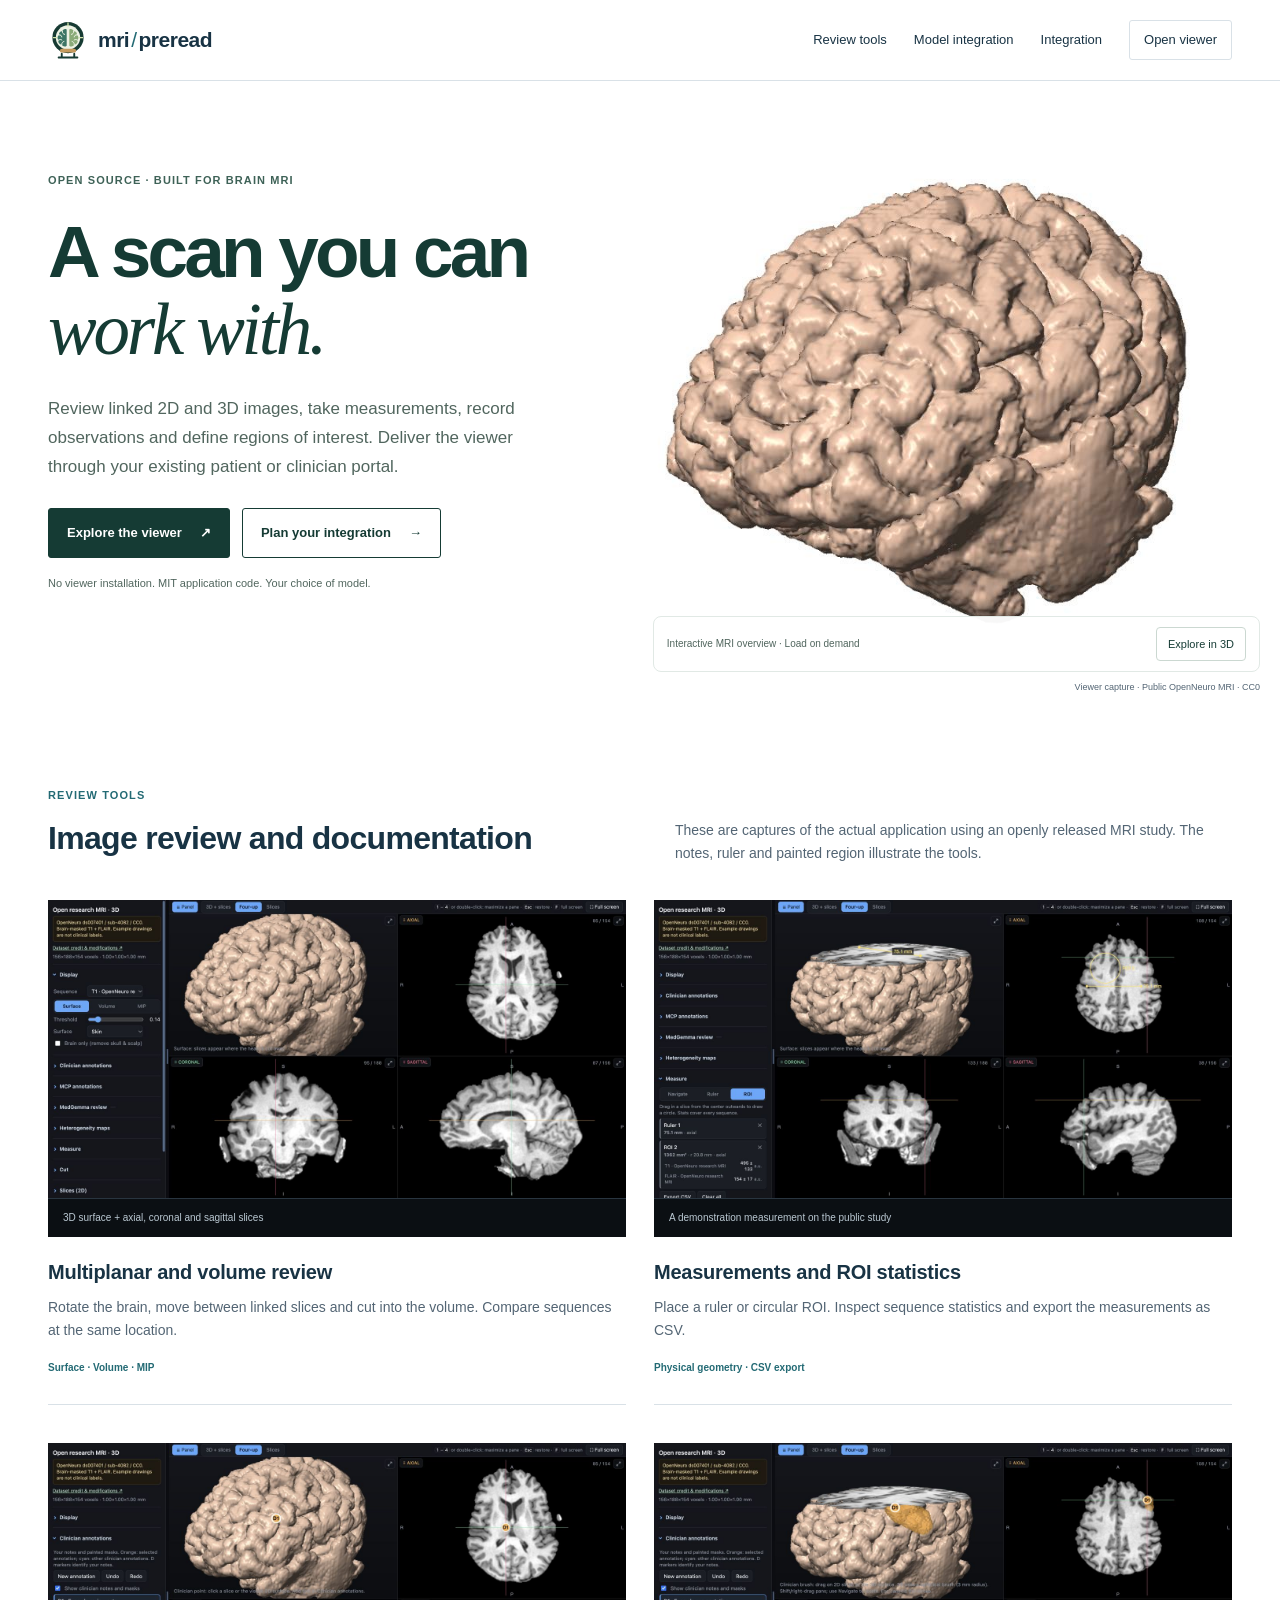
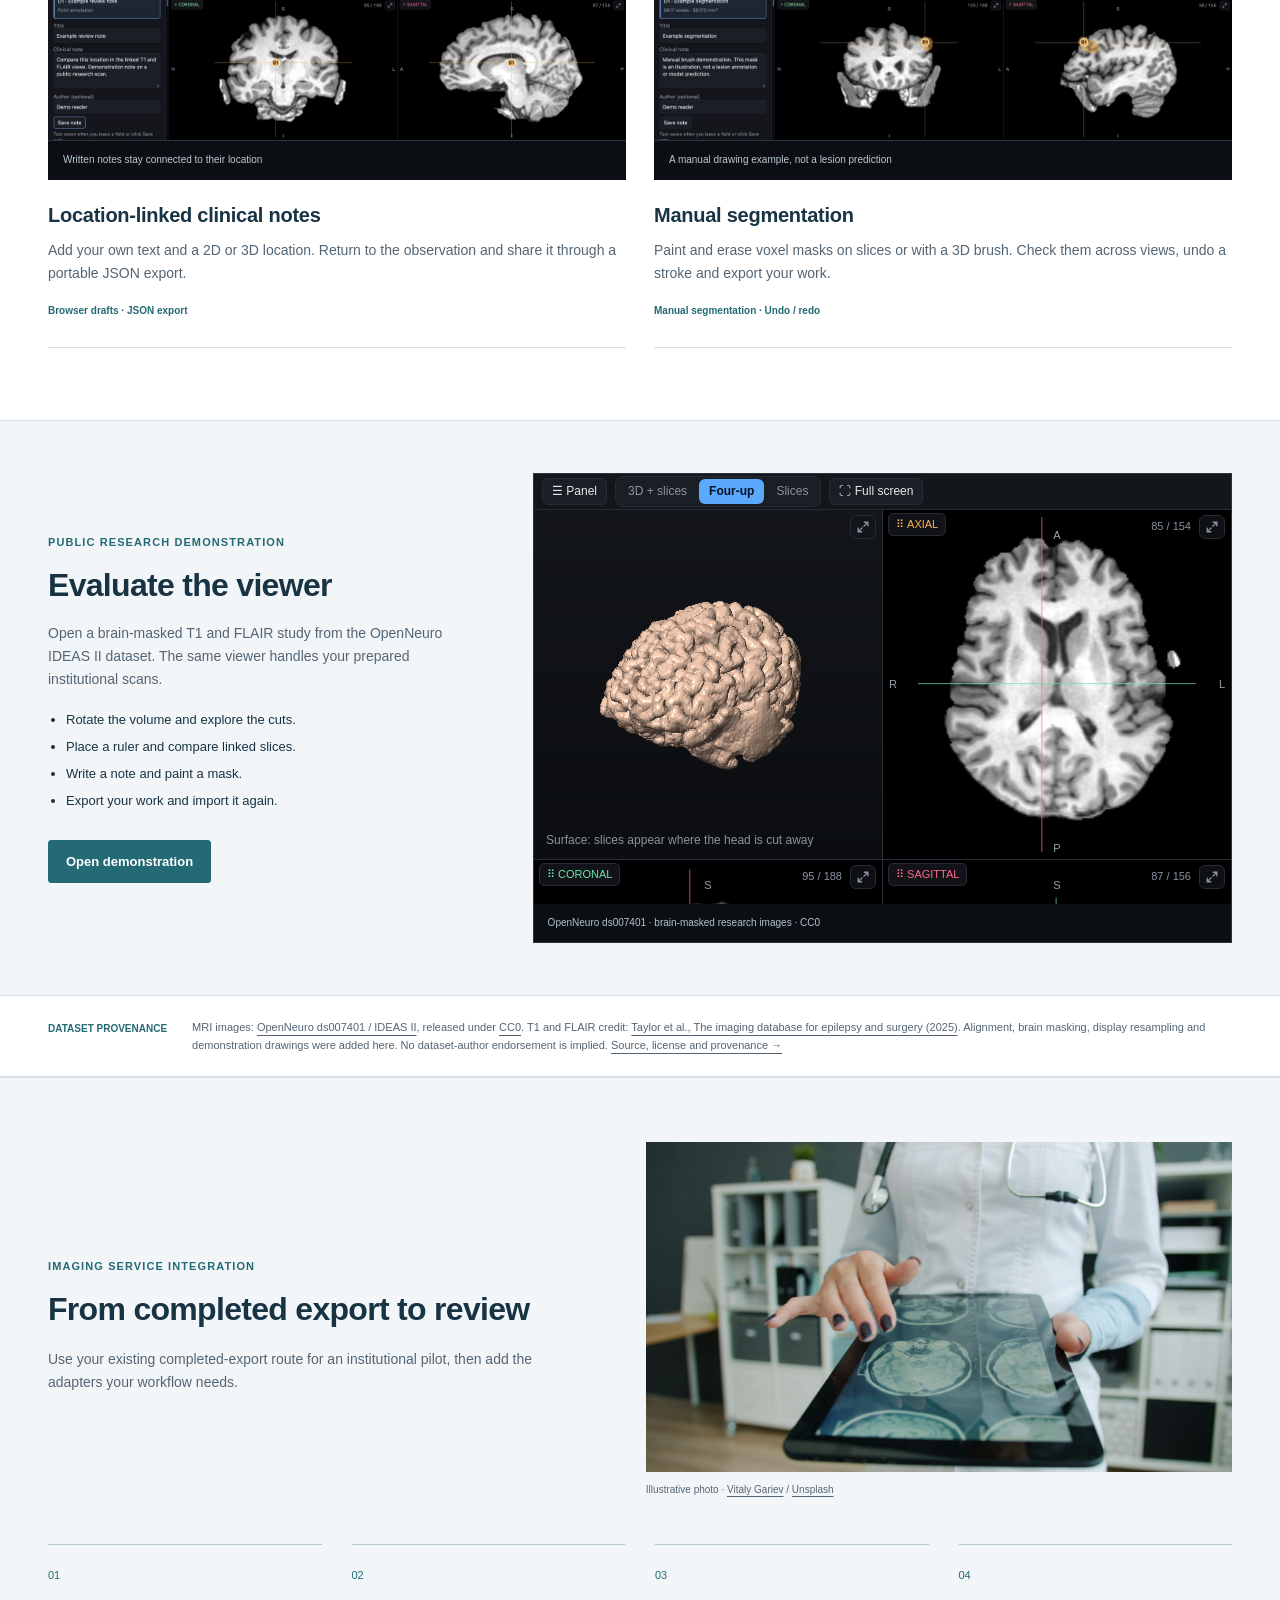
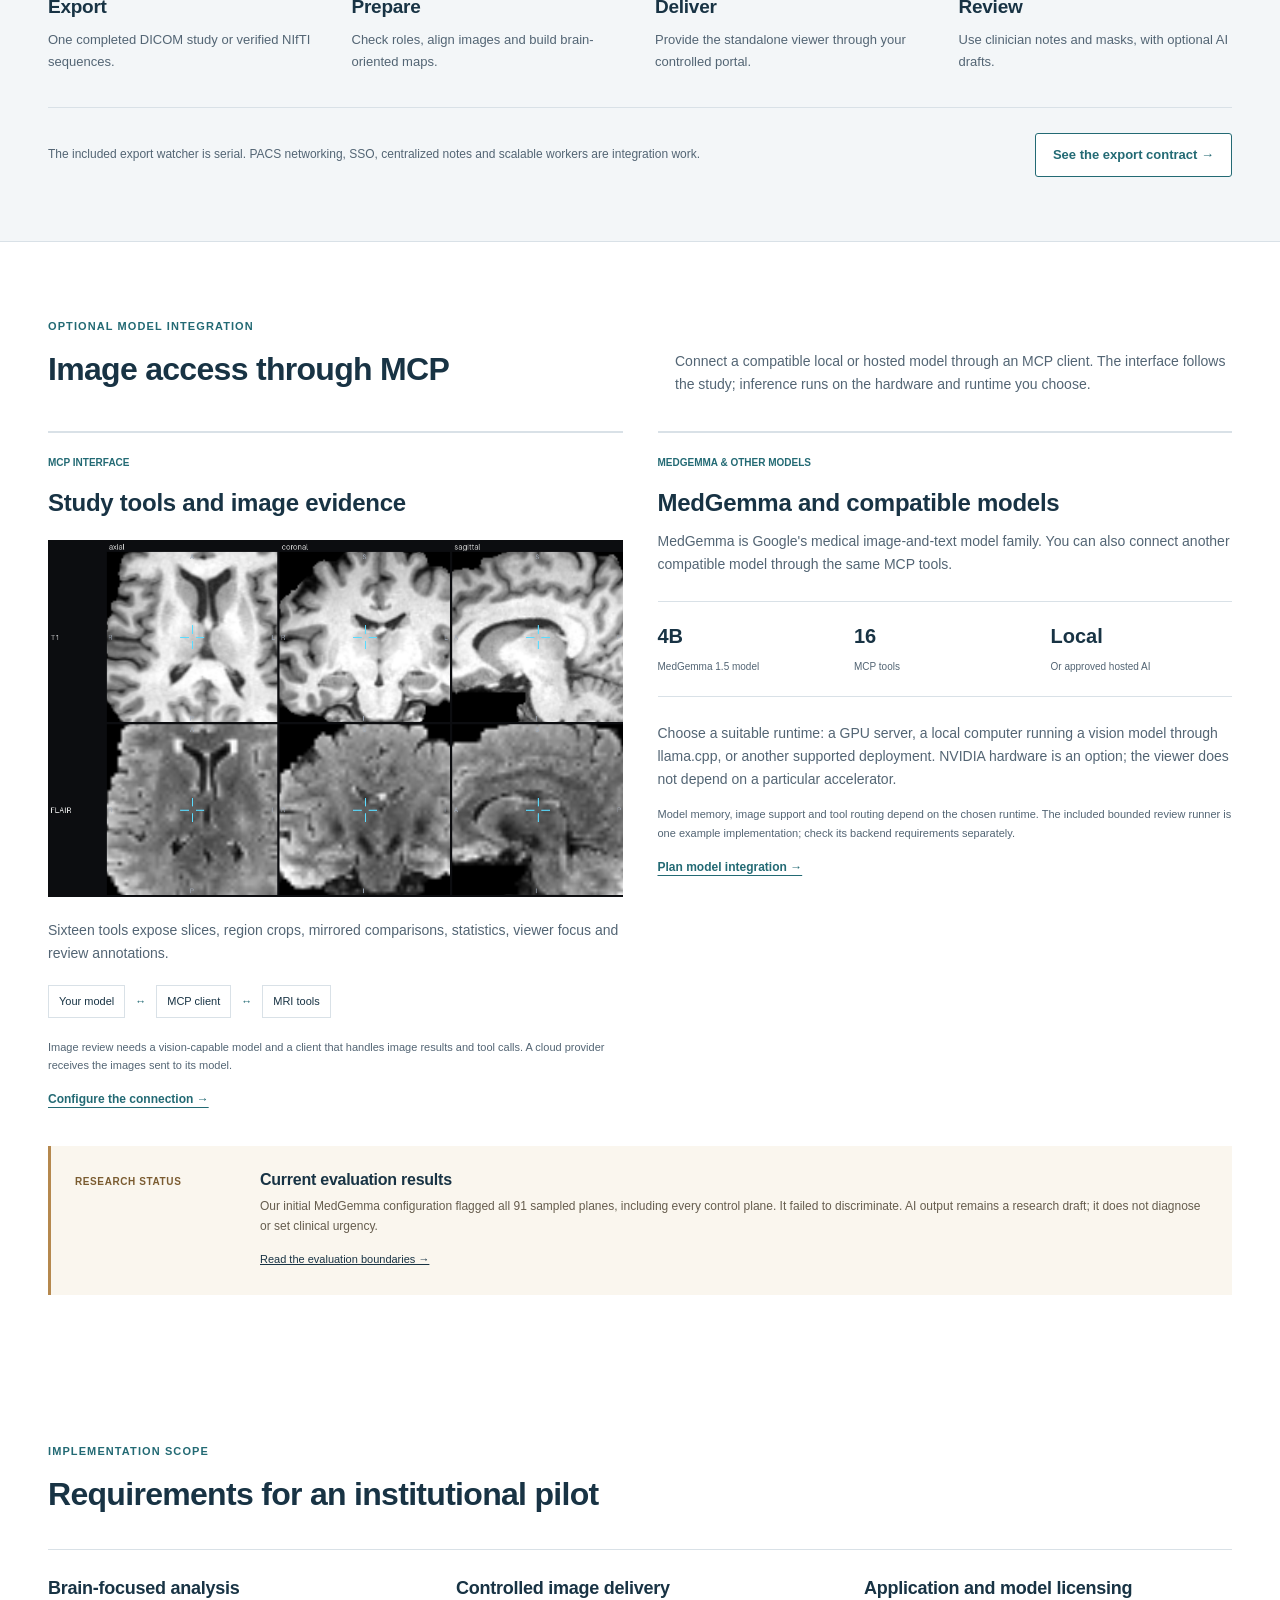
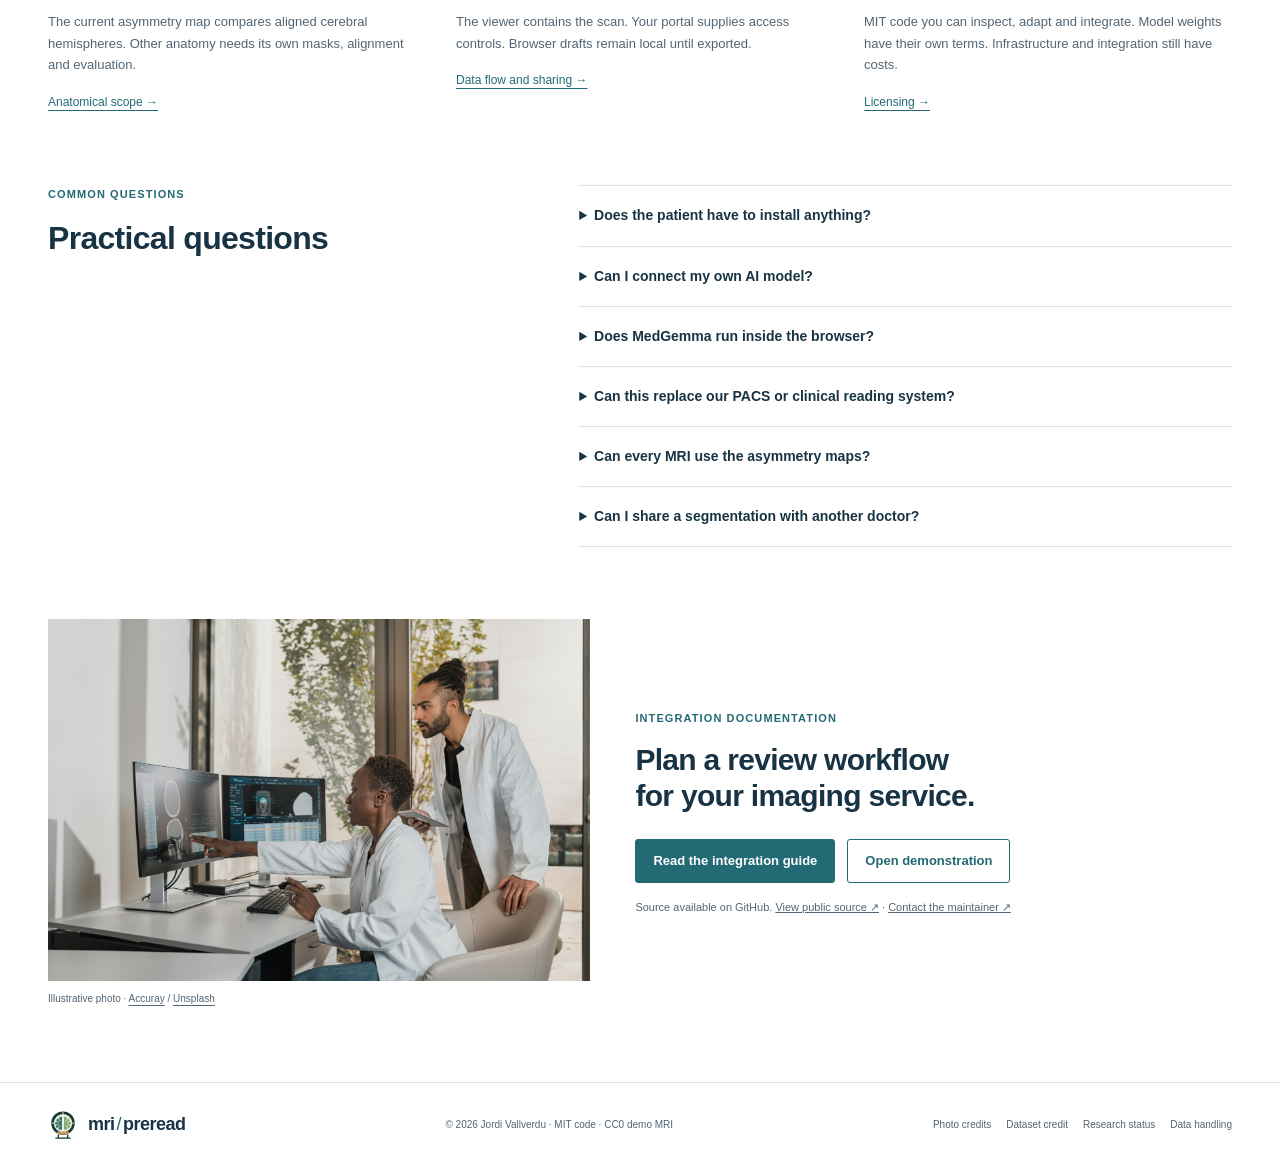
==== site/index.html @ c19b7499 "Initial public release of MRI viewer and research assistant" ====
<!doctype html>
<html lang="en">
<head>
<meta charset="utf-8"><meta name="viewport" content="width=device-width, initial-scale=1">
<meta name="description" content="A browser workspace for brain MRI review: linked 2D and 3D images, measurements, clinician annotations, manual segmentation and optional model integration.">
<meta name="theme-color" content="#ffffff"><title>mri-preread · Browser MRI review for clinicians</title>
<link rel="icon" href="assets/icon.svg" type="image/svg+xml"><link rel="stylesheet" href="styles.css?v=interactive-header-3"><script src="site-config.js" defer></script><script src="site.js" defer></script><script src="hero-volume.js?v=2" defer></script>
</head>
<body>
<a class="skip" href="#main">Skip to content</a>
<header class="header"><a class="brand" href="index.html" aria-label="mri-preread home"><img src="assets/icon.svg" alt="" width="40" height="40">mri<span>/</span>preread</a><nav aria-label="Main navigation"><a href="#workspace">Review tools</a><a href="#ai">Model integration</a><a href="integrate.html">Integration</a><a class="nav-cta" href="demo/index.html#panel=1">Open viewer</a></nav></header>
<main id="main">
<section class="hero wrap">
 <figure class="hero-viewer" data-volume="assets/hero-volume.json?v=preview-128-6" data-renderer="hero-renderer.js?v=1">
  <img id="heroImage" src="assets/hero-volume.jpg" alt="Three-dimensional MRI reconstruction on a white background" width="1470" height="720" fetchpriority="high" decoding="async">
  <canvas id="heroCanvas" tabindex="0" aria-label="MRI volume. Drag or use arrow keys to rotate; plus and minus to zoom; Home to reset." hidden></canvas>
  <div class="hero-interaction">
   <div class="hero-interaction-top"><p id="heroStatus" role="status">Interactive MRI overview · Load on demand</p><button id="heroActivate" type="button" aria-controls="heroCanvas heroCuts" aria-pressed="false" hidden>Explore in 3D</button></div>
   <fieldset id="heroCuts" hidden disabled>
    <legend>Cut through the MRI</legend>
    <div class="hero-cut-grid">
     <label for="heroCutX"><span>Sagittal <small>X</small></span><input id="heroCutX" data-axis="0" type="range" min="0" max="85" step="1" value="0"><output for="heroCutX">0%</output></label>
     <label for="heroCutY"><span>Coronal <small>Y</small></span><input id="heroCutY" data-axis="1" type="range" min="0" max="85" step="1" value="0"><output for="heroCutY">0%</output></label>
     <label for="heroCutZ"><span>Axial <small>Z</small></span><input id="heroCutZ" data-axis="2" type="range" min="0" max="85" step="1" value="0"><output for="heroCutZ">0%</output></label>
    </div>
    <div class="hero-view-actions"><span>0% keeps the whole axis</span><div><button type="button" data-zoom="0.88" aria-label="Zoom in">+</button><button type="button" data-zoom="1.12" aria-label="Zoom out">−</button><button id="heroReset" type="button">Reset view</button></div></div>
   </fieldset>
  </div>
  <figcaption><span id="heroSource">Viewer capture · Public OpenNeuro MRI · CC0</span></figcaption>
 </figure>
 <div class="hero-copy">
  <p class="eyebrow">OPEN SOURCE · BUILT FOR BRAIN MRI</p>
  <h1>A scan you can<br><em>work with.</em></h1>
  <p class="lead">Review linked 2D and 3D images, take measurements, record observations and define regions of interest. Deliver the viewer through your existing patient or clinician portal.</p>
  <div class="actions"><a class="button primary" href="demo/index.html#panel=1">Explore the viewer <span aria-hidden="true">↗</span></a><a class="button secondary" href="integrate.html">Plan your integration <span aria-hidden="true">→</span></a></div>
  <p class="fine">No viewer installation. MIT application code. Your choice of model.</p>
 </div>
</section>
<section class="section wrap" id="workspace">
 <div class="section-head"><p class="eyebrow">REVIEW TOOLS</p><h2>Image review and documentation</h2><p>These are captures of the actual application using an openly released MRI study. The notes, ruler and painted region illustrate the tools.</p></div>
 <div class="feature-grid visual-features">
  <article class="feature"><figure><a href="assets/feature-views.jpg" target="_blank" rel="noopener" aria-label="Open full-size capture of linked MRI views"><img src="assets/feature-views.jpg" loading="lazy" width="1470" height="756" alt="Actual viewer displaying a real T1 brain MRI as a 3D surface and three linked slice views"></a><figcaption>3D surface + axial, coronal and sagittal slices</figcaption></figure><div class="feature-copy"><h3>Multiplanar and volume review</h3><p>Rotate the brain, move between linked slices and cut into the volume. Compare sequences at the same location.</p><span class="tag">Surface · Volume · MIP</span></div></article>
  <article class="feature"><figure><a href="assets/feature-measures.jpg" target="_blank" rel="noopener" aria-label="Open full-size capture of MRI measurements"><img src="assets/feature-measures.jpg" loading="lazy" width="1470" height="756" alt="Ruler and circular region of interest drawn in the actual MRI viewer, with measured values in millimetres"></a><figcaption>A demonstration measurement on the public study</figcaption></figure><div class="feature-copy"><h3>Measurements and ROI statistics</h3><p>Place a ruler or circular ROI. Inspect sequence statistics and export the measurements as CSV.</p><span class="tag">Physical geometry · CSV export</span></div></article>
  <article class="feature"><figure><a href="assets/feature-notes.jpg" target="_blank" rel="noopener" aria-label="Open full-size capture of written MRI annotations"><img src="assets/feature-notes.jpg" loading="lazy" width="1470" height="756" alt="Written demonstration note attached to a point in the real MRI, visible in the clinician annotation editor"></a><figcaption>Written notes stay connected to their location</figcaption></figure><div class="feature-copy"><h3>Location-linked clinical notes</h3><p>Add your own text and a 2D or 3D location. Return to the observation and share it through a portable JSON export.</p><span class="tag">Browser drafts · JSON export</span></div></article>
  <article class="feature"><figure><a href="assets/feature-masks.jpg" target="_blank" rel="noopener" aria-label="Open full-size capture of manual MRI masks"><img src="assets/feature-masks.jpg" loading="lazy" width="1470" height="756" alt="Orange manually painted mask on a real MRI, displayed across the linked 2D and 3D views"></a><figcaption>A manual drawing example, not a lesion prediction</figcaption></figure><div class="feature-copy"><h3>Manual segmentation</h3><p>Paint and erase voxel masks on slices or with a 3D brush. Check them across views, undo a stroke and export your work.</p><span class="tag">Manual segmentation · Undo / redo</span></div></article>
 </div>
</section>
<section class="demo-section"><div class="wrap demo-layout"><div><p class="eyebrow">PUBLIC RESEARCH DEMONSTRATION</p><h2>Evaluate the viewer</h2><p>Open a brain-masked T1 and FLAIR study from the OpenNeuro IDEAS II dataset. The same viewer handles your prepared institutional scans.</p><ul class="plain-list"><li>Rotate the volume and explore the cuts.</li><li>Place a ruler and compare linked slices.</li><li>Write a note and paint a mask.</li><li>Export your work and import it again.</li></ul><a class="button primary" href="demo/index.html#panel=1">Open demonstration</a></div><div class="demo-frame"><iframe src="demo/index.html#layout=quad&amp;panel=0" title="Interactive viewer using a real public OpenNeuro MRI" loading="lazy"></iframe><div class="demo-caption">OpenNeuro ds007401 · brain-masked research images · CC0</div></div></div></section>
<div class="wrap dataset-credit" id="dataset"><span class="tag">DATASET PROVENANCE</span><p>MRI images: <a href="https://openneuro.org/datasets/ds007401/versions/1.0.0">OpenNeuro ds007401 / IDEAS II</a>, released under <a href="https://creativecommons.org/publicdomain/zero/1.0/">CC0</a>. T1 and FLAIR credit: <a href="https://doi.org/10.1111/epi.18192">Taylor et al., The imaging database for epilepsy and surgery (2025)</a>. Alignment, brain masking, display resampling and demonstration drawings were added here. No dataset-author endorsement is implied. <a href="integrate.html#dataset">Source, license and provenance →</a></p></div>
<section class="workflow-section" id="pipeline"><div class="wrap"><div class="workflow-intro"><div class="section-head"><p class="eyebrow">IMAGING SERVICE INTEGRATION</p><h2>From completed export to review</h2><p>Use your existing completed-export route for an institutional pilot, then add the adapters your workflow needs.</p></div><figure class="workflow-photo"><img src="assets/tablet-review.jpg" alt="Illustrative photograph of a clinician reviewing brain MRI images on a tablet" width="1600" height="900" loading="lazy" decoding="async"><figcaption>Illustrative photo · <a href="https://unsplash.com/@silverkblack">Vitaly Gariev</a> / <a href="https://unsplash.com/photos/doctor-shows-brain-scan-on-tablet-in-office-8Ls2cnZwAaM">Unsplash</a></figcaption></figure></div><div class="workflow"><article><span>01</span><h3>Export</h3><p>One completed DICOM study or verified NIfTI sequences.</p></article><article><span>02</span><h3>Prepare</h3><p>Check roles, align images and build brain-oriented maps.</p></article><article><span>03</span><h3>Deliver</h3><p>Provide the standalone viewer through your controlled portal.</p></article><article><span>04</span><h3>Review</h3><p>Use clinician notes and masks, with optional AI drafts.</p></article></div><div class="pipeline-foot"><p>The included export watcher is serial. PACS networking, SSO, centralized notes and scalable workers are integration work.</p><a class="button secondary" href="integrate.html#exports">See the export contract →</a></div></div></section>
<section class="section wrap" id="ai">
 <div class="section-head"><p class="eyebrow">OPTIONAL MODEL INTEGRATION</p><h2>Image access through MCP</h2><p>Connect a compatible local or hosted model through an MCP client. The interface follows the study; inference runs on the hardware and runtime you choose.</p></div>
 <div class="ai-grid">
  <article class="ai-card"><div class="card-top"><span class="tag">MCP INTERFACE</span></div><h3>Study tools and image evidence</h3><img class="tool-image" src="assets/feature-mcp.png" loading="lazy" alt="Actual MCP view_region image response showing T1 and FLAIR crops from the public MRI"><p>Sixteen tools expose slices, region crops, mirrored comparisons, statistics, viewer focus and review annotations.</p><div class="connection-flow" aria-label="Model connects through MCP to the MRI workspace"><span>Your model</span><b aria-hidden="true">↔</b><span>MCP client</span><b aria-hidden="true">↔</b><span>MRI tools</span></div><p class="fine">Image review needs a vision-capable model and a client that handles image results and tool calls. A cloud provider receives the images sent to its model.</p><a class="text-link" href="integrate.html#mcp">Configure the connection →</a></article>
  <article class="ai-card local"><div class="card-top"><span class="tag">MEDGEMMA &amp; OTHER MODELS</span></div><h3>MedGemma and compatible models</h3><p>MedGemma is Google's medical image-and-text model family. You can also connect another compatible model through the same MCP tools.</p><div class="model-specs"><div><strong>4B</strong><span>MedGemma 1.5 model</span></div><div><strong>16</strong><span>MCP tools</span></div><div><strong>Local</strong><span>Or approved hosted AI</span></div></div><p>Choose a suitable runtime: a GPU server, a local computer running a vision model through llama.cpp, or another supported deployment. NVIDIA hardware is an option; the viewer does not depend on a particular accelerator.</p><p class="fine">Model memory, image support and tool routing depend on the chosen runtime. The included bounded review runner is one example implementation; check its backend requirements separately.</p><a class="text-link" href="integrate.html#medgemma">Plan model integration →</a></article>
 </div>
 <aside class="evidence-note"><div class="evidence-label">RESEARCH STATUS</div><div><h3>Current evaluation results</h3><p>Our initial MedGemma configuration flagged all 91 sampled planes, including every control plane. It failed to discriminate. AI output remains a research draft; it does not diagnose or set clinical urgency.</p><a href="integrate.html#validation">Read the evaluation boundaries →</a></div></aside>
</section>
<section class="section wrap" id="scope"><div class="section-head"><p class="eyebrow">IMPLEMENTATION SCOPE</p><h2>Requirements for an institutional pilot</h2></div><div class="scope-grid"><article><h3>Brain-focused analysis</h3><p>The current asymmetry map compares aligned cerebral hemispheres. Other anatomy needs its own masks, alignment and evaluation.</p><a href="integrate.html#scope">Anatomical scope →</a></article><article><h3>Controlled image delivery</h3><p>The viewer contains the scan. Your portal supplies access controls. Browser drafts remain local until exported.</p><a href="integrate.html#delivery">Data flow and sharing →</a></article><article><h3>Application and model licensing</h3><p>MIT code you can inspect, adapt and integrate. Model weights have their own terms. Infrastructure and integration still have costs.</p><a href="integrate.html#license">Licensing →</a></article></div></section>
<section class="section wrap faq"><div><p class="eyebrow">COMMON QUESTIONS</p><h2>Practical questions</h2></div><div><details><summary>Does the patient have to install anything?</summary><p>No dedicated viewer installation is needed to open a prepared HTML in a supported browser. The institution installs the preparation tools on its processing workstation.</p></details><details><summary>Can I connect my own AI model?</summary><p>Yes, through a compatible MCP client. A model that inspects MRI images needs vision support; the client must route tool requests and image responses. The model runtime and accelerator are separate from the browser viewer.</p></details><details><summary>Does MedGemma run inside the browser?</summary><p>Inference runs in a separate model runtime. The browser displays the scan, your annotations and saved model evidence. Use a local runtime or an institution-approved hosted service.</p></details><details><summary>Can this replace our PACS or clinical reading system?</summary><p>This release supports viewer delivery and a research pilot. PACS networking, authenticated records and clinical validation need additional integration.</p></details><details><summary>Can every MRI use the asymmetry maps?</summary><p>The implemented analysis is brain-specific. Other anatomy needs appropriate masking, alignment and independent evaluation.</p></details><details><summary>Can I share a segmentation with another doctor?</summary><p>Export notes and masks as JSON and import them into the same scan in another browser. Drafts do not automatically synchronize; DICOM SEG export and central records need additional development.</p></details></div></section>
<section class="closing closing-photo wrap" id="get-started"><figure><img src="assets/clinical-review.jpg" alt="Illustrative photograph of two clinicians reviewing medical images on computer monitors" width="1600" height="1067" loading="lazy" decoding="async"><figcaption>Illustrative photo · <a href="https://unsplash.com/@accuray">Accuray</a> / <a href="https://unsplash.com/photos/medical-professionals-reviewing-brain-scan-5VkNa1LrS8A">Unsplash</a></figcaption></figure><div class="closing-copy"><p class="eyebrow">INTEGRATION DOCUMENTATION</p><h2>Plan a review workflow<br>for your imaging service.</h2><div class="actions"><a class="button primary" href="integrate.html">Read the integration guide</a><a class="button secondary" href="demo/index.html#panel=1">Open demonstration</a></div><p><span data-repo-state>Public repository URL pending.</span> <a data-repo-link href="integrate.html#source">Source &amp; clone instructions</a> · <a href="https://jordivallverdu.com">Contact the maintainer ↗</a></p></div></section>
</main>
<footer class="footer wrap"><a class="brand" href="index.html"><img src="assets/icon.svg" alt="" width="30" height="30">mri<span>/</span>preread</a><span>© 2026 Jordi Vallverdu · MIT code · CC0 demo MRI</span><div><a href="integrate.html#photos">Photo credits</a><a href="integrate.html#dataset">Dataset credit</a><a href="integrate.html#validation">Research status</a><a href="integrate.html#delivery">Data handling</a></div></footer>
</body></html>
---- site/styles.css ----
:root {
  --ink: #183344; --muted: #536574; --line: #d9e1e7;
  --accent: #236a74; --white: #fff; --subtle: #f3f6f8;
  --font: -apple-system, BlinkMacSystemFont, "Segoe UI", Arial, sans-serif;
}
* { box-sizing: border-box; }
html { scroll-behavior: smooth; }
body { margin: 0; background: var(--white); color: var(--ink); font: 15px/1.65 var(--font); }
a { color: inherit; text-decoration: none; }
a:hover { text-decoration: underline; text-underline-offset: 4px; }
a:focus-visible, button:focus-visible, summary:focus-visible { outline: 3px solid #388fba; outline-offset: 4px; }
button, input { font: inherit; }
button, summary { cursor: pointer; }
h1, h2, h3, p { margin-top: 0; }
h1, h2, h3 { line-height: 1.2; font-weight: 600; }
h1 { font-size: clamp(34px, 3.4vw, 48px); letter-spacing: -1.3px; margin-bottom: 0; }
h2 { font-size: 32px; letter-spacing: -.7px; margin-bottom: 18px; }
h3 { font-size: 20px; letter-spacing: -.25px; margin-bottom: 12px; }
.wrap { width: min(100%, 1376px); margin-inline: auto; padding-inline: 48px; }
.skip { position: absolute; left: 20px; top: -100px; z-index: 20; background: var(--ink); color: #fff; padding: 12px; }
.skip:focus { top: 10px; }
.header { width: min(100%, 1376px); padding: 20px 48px; margin: auto; display: flex; align-items: center; justify-content: space-between; gap: 32px; border-bottom: 1px solid var(--line); }
.brand { display: inline-flex; align-items: center; gap: 10px; white-space: nowrap; font-size: 21px; font-weight: 650; letter-spacing: -.5px; }
.brand span { color: var(--accent); margin-inline: -8px; font-weight: 400; }
.brand img { flex-shrink: 0; }
.header nav { display: flex; align-items: center; gap: 27px; font-size: 13px; }
.header nav a[aria-current] { color: var(--accent); text-decoration: underline; text-underline-offset: 7px; }
.nav-cta { border: 1px solid var(--line); padding: 8px 14px; border-radius: 3px; }
.eyebrow { color: var(--accent); font-size: 11px; letter-spacing: 1.1px; font-weight: 650; margin-bottom: 15px; }
.lead { font-size: 16px; line-height: 1.75; color: var(--muted); margin-bottom: 18px; }
.hero { position: relative; isolation: isolate; overflow: hidden; min-height: 630px; padding-top: 90px; padding-bottom: 95px; background: #fff; }
.hero-copy { position: relative; z-index: 2; max-width: 505px; }
.hero .eyebrow { color: #3e6257; margin-bottom: 24px; }
.hero h1 { font-size: clamp(54px, 5.7vw, 76px); font-weight: 580; letter-spacing: -3.8px; line-height: 1.06; color: #153b34; margin-bottom: 26px; }
.hero h1 em { font-family: Georgia, "Times New Roman", serif; font-weight: 400; letter-spacing: -3.2px; }
.hero .lead { font-size: 17px; line-height: 1.7; color: #51665e; max-width: 470px; }
.hero .actions { margin: 27px 0 16px; }
.hero .button { padding: 13px 18px; border-color: #153b34; gap: 18px; }
.hero .primary { background: #153b34; }
.hero .primary:hover { background: #28544a; }
.hero .secondary { background: transparent; color: #153b34; }
.hero .secondary:hover { background: #e6eadf; }
.hero .fine { color: #51665e; }
.hero-viewer { position: absolute; z-index: 0; inset: 0; margin: 0; overflow: hidden; background: #fff; }
.hero-viewer img { position: absolute; inset: 0 auto 0 47%; display: block; height: 100%; width: auto; max-width: none; }
.hero-viewer figcaption { position: absolute; z-index: 1; bottom: 16px; right: 20px; left: 25%; text-align: right; font-size: 9px; color: var(--muted); }
.hero:has(.hero-viewer.is-ready) { min-height: 760px; }
.hero-viewer canvas { position: absolute; left: 47%; top: 0; width: 53%; height: calc(100% - 210px); opacity: 0; cursor: grab; touch-action: none; }
.hero-viewer canvas:active { cursor: grabbing; }
.hero-viewer canvas:focus-visible { outline: 2px solid var(--accent); outline-offset: -4px; }
.hero-viewer.is-ready img { opacity: 0; }
.hero-viewer.is-ready canvas { opacity: 1; }
.hero-interaction { position: absolute; z-index: 3; bottom: 39px; left: 51%; right: 20px; padding: 10px 13px; background: rgba(255,255,255,.96); border: 1px solid #e1e9e5; border-radius: 8px; }
.hero-interaction-top { display: flex; align-items: center; justify-content: space-between; gap: 12px; }
.hero-interaction-top p { font-size: 10px; color: #51665e; line-height: 1.4; margin: 0; }
.hero-interaction button { font: inherit; font-size: 11px; color: #153b34; background: #fff; border: 1px solid #cbd8d1; border-radius: 4px; padding: 7px 11px; cursor: pointer; white-space: nowrap; }
.hero-interaction button:hover { background: #eef5f1; }
.hero-interaction button:disabled { cursor: wait; opacity: .65; }
.hero-interaction button:focus-visible, .hero-interaction input:focus-visible { outline: 2px solid #147560; outline-offset: 3px; }
.hero-interaction fieldset { margin: 12px 0 0; border: 0; border-top: 1px solid #e1e9e5; padding: 11px 0 0; min-width: 0; }
.hero-interaction legend { float: left; width: 100%; padding: 0; margin-bottom: 9px; font-size: 10px; font-weight: 600; color: #153b34; }
.hero-cut-grid { display: grid; grid-template-columns: repeat(3, minmax(0,1fr)); gap: 18px; clear: both; }
.hero-cut-grid label { display: grid; grid-template-columns: 1fr auto; align-items: center; gap: 6px; font-size: 10px; color: #153b34; }
.hero-cut-grid label > span { grid-column: 1/-1; }
.hero-cut-grid small { color: #7a8f85; font-size: 9px; padding-left: 5px; }
.hero-cut-grid input { accent-color: #28594b; width: 100%; min-width: 0; height: 16px; margin: 0; cursor: ew-resize; }
.hero-cut-grid output { font-size: 9px; color: #51665e; min-width: 24px; text-align: right; font-variant-numeric: tabular-nums; }
.hero-view-actions { display: flex; align-items: center; justify-content: space-between; gap: 10px; margin-top: 10px; }
.hero-view-actions > span { color: #7a8f85; font-size: 9px; }
.hero-view-actions > div { display: flex; gap: 5px; }
.hero-view-actions button { font-size: 10px; padding: 5px 8px; }
.hero-interaction [hidden], .hero-viewer canvas[hidden] { display: none; }
@media (min-width: 761px) and (max-width: 1090px) {
 .hero-copy { max-width: 420px; }
 .hero-interaction { left: 55%; right: 10px; }
 .hero-interaction-top { align-items: flex-start; }
 .hero-cut-grid { gap: 9px; }
}

.actions { display: flex; gap: 12px; flex-wrap: wrap; margin: 25px 0 15px; }
.button { display: inline-flex; justify-content: center; align-items: center; border: 1px solid var(--accent); border-radius: 3px; padding: 10px 17px; font-size: 13px; font-weight: 600; }
.button:hover { text-decoration: none; background: #e9f1f3; }
.primary { background: var(--accent); color: #fff; }
.primary:hover { background: #19555f; }
.secondary { color: var(--accent); background: #fff; }
.fine { font-size: 11px; line-height: 1.7; color: var(--muted); }
.section { padding-top: 75px; padding-bottom: 72px; }
.section-head { display: grid; grid-template-columns: 1fr 1fr; gap: 0 70px; margin-bottom: 35px; }
.section-head .eyebrow { grid-column: 1 / -1; }
.section-head h2 { margin: 0; }
.section-head > p:last-child { color: var(--muted); margin: 0; font-size: 14px; }
.visual-features { display: grid; grid-template-columns: repeat(2, minmax(0, 1fr)); gap: 38px 28px; }
.feature { min-width: 0; border-bottom: 1px solid var(--line); }
.feature figure { margin: 0; background: #0b0f13; }
.feature figure > a { display: block; }
.feature figure img { display: block; width: 100%; height: auto; aspect-ratio: 1470 / 756; object-fit: contain; }
.feature figcaption { padding: 11px 15px; color: #bbc9d3; font-size: 10px; border-top: 1px solid #293540; }
.feature-copy { padding: 23px 0 25px; }
.feature-copy p { color: var(--muted); font-size: 14px; margin-bottom: 12px; }
.tag { display: inline-block; font-size: 10px; font-weight: 550; color: var(--accent); }
.demo-section { background: var(--subtle); border-block: 1px solid var(--line); padding-block: 52px; }
.demo-layout { display: grid; grid-template-columns: .85fr 1.4fr; align-items: center; gap: 60px; }
.demo-layout p:not(.eyebrow) { color: var(--muted); font-size: 14px; }
.plain-list { padding-left: 18px; font-size: 13px; line-height: 2.1; margin-bottom: 25px; }
.demo-frame { border: 1px solid #293540; background: #0b0f13; overflow: hidden; }
.demo-frame iframe { display: block; border: 0; width: 100%; height: 430px; }
.demo-caption { color: #b3c4d0; padding: 11px 14px; font-size: 10px; }
.dataset-credit { display: flex; align-items: flex-start; gap: 25px; padding-block: 22px; border-bottom: 1px solid var(--line); }
.dataset-credit .tag { flex-shrink: 0; padding-top: 3px; }
.dataset-credit p { font-size: 11px; color: var(--muted); margin: 0; }
.dataset-credit a, .text-link, .scope-grid a { text-decoration: underline; text-underline-offset: 4px; }
.ai-grid { display: grid; grid-template-columns: 1fr 1fr; gap: 35px; }
.ai-card { min-width: 0; padding-top: 22px; border-top: 2px solid var(--line); }
.ai-card h3 { font-size: 24px; margin-top: 18px; }
.ai-card p { color: var(--muted); font-size: 14px; }
.ai-card .fine { font-size: 11px; }
.card-top { display: flex; justify-content: space-between; align-items: center; }
.tool-image { display: block; width: 100%; height: auto; margin: 22px 0; background: #0b0f13; }
.connection-flow { display: flex; gap: 10px; flex-wrap: wrap; align-items: center; font-size: 11px; margin: 20px 0; }
.connection-flow span { border: 1px solid var(--line); padding: 6px 10px; }
.connection-flow b { color: var(--accent); font-weight: 400; }
.model-specs { display: grid; grid-template-columns: repeat(3, 1fr); gap: 15px; margin: 25px 0; padding-block: 18px; border-block: 1px solid var(--line); }
.model-specs strong { display: block; font-size: 20px; font-weight: 600; }
.model-specs span { color: var(--muted); font-size: 10px; }
.text-link { font-size: 12px; color: var(--accent); font-weight: 600; }
.evidence-note { display: grid; grid-template-columns: 160px 1fr; gap: 25px; background: #faf6ee; border-left: 3px solid #b5884e; padding: 24px; margin-top: 35px; }
.evidence-label { color: #7a5b30; font-size: 10px; font-weight: 650; letter-spacing: .6px; padding-top: 4px; }
.evidence-note h3 { font-size: 16px; margin-bottom: 8px; }
.evidence-note p { color: #665d4e; font-size: 12px; margin-bottom: 10px; }
.evidence-note a { font-size: 11px; text-decoration: underline; }
.workflow-section { padding-block: 64px; background: var(--subtle); border-block: 1px solid var(--line); }
.workflow-intro { display: grid; grid-template-columns: 1fr 1.1fr; gap: 65px; align-items: center; }
.workflow-intro .section-head { display: block; margin-bottom: 0; }
.workflow-intro .section-head > p:last-child { margin-top: 20px; }
.workflow-photo, .closing-photo > figure, .guide-photo figure { margin: 0; overflow: hidden; }
.workflow-photo img, .guide-photo img { display: block; width: 100%; height: auto; }
.workflow-photo figcaption, .closing-photo figcaption, .guide-photo figcaption { font-size: 10px; padding: 10px 0; color: var(--muted); }
.workflow-photo a, .closing-photo figcaption a, .guide-photo figcaption a { text-decoration: underline; text-underline-offset: 3px; }
.workflow { display: grid; grid-template-columns: repeat(4, 1fr); gap: 30px; margin: 35px 0; }
.workflow article { border-top: 1px solid #b4c6d2; padding-top: 17px; }
.workflow article > span { font-size: 11px; color: var(--accent); }
.workflow h3 { margin: 10px 0; font-size: 19px; }
.workflow p { color: var(--muted); font-size: 13px; margin-bottom: 0; }
.pipeline-foot { border-top: 1px solid var(--line); padding-top: 25px; display: flex; gap: 45px; align-items: center; justify-content: space-between; }
.pipeline-foot p { color: var(--muted); font-size: 12px; margin: 0; max-width: 690px; }
.pipeline-foot .button { flex-shrink: 0; }
.scope-grid { display: grid; grid-template-columns: repeat(3, 1fr); gap: 40px; border-top: 1px solid var(--line); padding-top: 28px; }
.scope-grid h3 { font-size: 18px; }
.scope-grid p { color: var(--muted); font-size: 13px; }
.scope-grid a { color: var(--accent); font-size: 12px; }
.faq { display: grid; grid-template-columns: 1fr 1.4fr; gap: 65px; padding-top: 0; }
.faq details { border-top: 1px solid var(--line); padding-block: 18px; }
.faq details:last-child { border-bottom: 1px solid var(--line); }
summary { font-size: 14px; font-weight: 600; }
.faq details p { color: var(--muted); font-size: 13px; margin: 15px 0 0; }
.closing { padding-top: 0; padding-bottom: 65px; }
.closing-photo { display: grid; grid-template-columns: 1fr 1.1fr; gap: 45px; align-items: center; }
.closing-photo > figure > img { display: block; width: 100%; height: auto; }
.closing-copy h2 { font-size: 30px; }
.closing-copy > p:last-child { color: var(--muted); font-size: 11px; }
.closing-copy > p:last-child a { text-decoration: underline; }
.footer { display: flex; align-items: center; justify-content: space-between; gap: 25px; border-top: 1px solid var(--line); padding-block: 27px; }
.footer .brand { font-size: 18px; }
.footer > span, .footer > div { color: var(--muted); font-size: 10px; }
.footer > div { display: flex; gap: 15px; flex-wrap: wrap; }
/* Institutional integration documentation */
.guide-hero { padding-top: 50px; padding-bottom: 32px; border-bottom: 1px solid var(--line); }
.guide-hero h1 { margin-bottom: 22px; }
.guide-hero .lead { max-width: 700px; }
.guide-photo { display: grid; grid-template-columns: 1fr 1fr; align-items: center; gap: 60px; padding-block: 35px; }
.guide-photo p { color: var(--muted); font-size: 19px; max-width: 450px; margin-bottom: 0; }
.guide-grid { display: grid; grid-template-columns: 205px minmax(0, 1fr); gap: 65px; padding-block: 40px 80px; }
.guide-nav { position: sticky; top: 28px; align-self: start; display: grid; gap: 11px; font-size: 12px; }
.guide-nav span { color: var(--accent); font-size: 10px; letter-spacing: 1px; margin-bottom: 10px; font-weight: 650; }
.guide-nav a { color: var(--muted); }
.guide-content { max-width: 870px; min-width: 0; }
.guide-content section { margin-bottom: 60px; scroll-margin-top: 25px; }
.guide-content h2 { font-size: 28px; margin-bottom: 20px; }
.guide-content h3 { font-size: 18px; margin-top: 27px; }
.guide-content p, .guide-content li { color: var(--muted); font-size: 14px; line-height: 1.85; }
.guide-content a:not(.button) { text-decoration: underline; text-underline-offset: 3px; }
.guide-content ul, .guide-content ol { padding-left: 20px; }
.code-block { background: #172c3a; color: #e3eaf0; border-radius: 3px; margin-block: 20px; overflow: hidden; }
.code-top { display: flex; justify-content: space-between; align-items: center; padding: 10px 15px; border-bottom: 1px solid #395361; font-size: 9px; letter-spacing: .6px; }
.copy { border: 1px solid #7695a8; background: transparent; color: #e3eaf0; padding: 3px 8px; font-size: 10px; border-radius: 2px; min-width: 56px; }
pre { padding: 18px; margin: 0; overflow: auto; font: 11px/1.85 ui-monospace, SFMono-Regular, Consolas, monospace; tab-size: 2; }
code { font-family: ui-monospace, SFMono-Regular, Consolas, monospace; font-size: .85em; }
.table-wrap { overflow: auto; }
table { border-collapse: collapse; width: 100%; margin-block: 22px; font-size: 12px; }
th { text-align: left; background: var(--subtle); }
th, td { border-bottom: 1px solid var(--line); padding: 12px 14px; vertical-align: top; }
td { color: var(--muted); overflow-wrap: anywhere; }
.callout { border-left: 3px solid var(--accent); background: #edf4f6; padding: 18px 22px; margin-block: 22px; font-size: 13px; }
.callout.warning { background: #faf6ee; border-color: #b5884e; }
.callout p:last-child { margin-bottom: 0; }
.guide-illustration { margin: 25px 0; background: #0b0f13; }
.guide-illustration img { display: block; width: 100%; height: auto; }
.guide-illustration figcaption { font-size: 11px; color: var(--muted); background: var(--subtle); padding: 11px 15px; }
.tool-pills { display: flex; flex-wrap: wrap; gap: 6px; margin-block: 20px; }
.tool-pills code { border: 1px solid var(--line); padding: 5px 8px; font-size: 10px; }
.capacity, .runtime-grid { display: grid; gap: 15px; margin-block: 22px; }
.capacity { grid-template-columns: repeat(3, 1fr); }
.runtime-grid { grid-template-columns: repeat(2, 1fr); }
.capacity div, .runtime-grid article { background: var(--subtle); padding: 18px; border-top: 1px solid var(--line); }
.capacity strong { font-size: 20px; display: block; }
.capacity span { color: var(--muted); font-size: 10px; }
.runtime-grid h3 { margin-top: 0; }
.runtime-grid p { font-size: 12px; margin-bottom: 0; }
.photo-notices { border-top: 1px solid var(--line); margin-top: 30px; padding-top: 4px; }
@media (max-width: 1100px) {
  .wrap, .header { padding-inline: 30px; }
  .header nav { gap: 18px; font-size: 12px; }
  .section-head { gap: 35px; }
  .hero { padding-top: 75px; padding-bottom: 75px; }
  .hero-copy { max-width: 450px; }
  .demo-layout, .workflow-intro, .closing-photo, .guide-photo { gap: 35px; }
  .guide-grid { gap: 32px; grid-template-columns: 170px minmax(0, 1fr); }
}
@media (max-width: 760px) {
  .wrap, .header { padding-inline: 22px; }
  .header { padding-block: 16px; gap: 16px; }
  .brand { font-size: 19px; }
  .header .brand img { width: 32px; height: 32px; }
  .header nav { gap: 12px; font-size: 11px; }
  .header nav > a:nth-child(-n+2) { display: none; }
  .nav-cta { padding: 6px 9px; }
  h1 { font-size: 34px; letter-spacing: -.8px; }
  h2 { font-size: 27px; }
  .section-head, .visual-features, .demo-layout, .workflow-intro, .ai-grid, .scope-grid, .faq, .closing-photo, .guide-photo, .guide-grid { grid-template-columns: 1fr; gap: 24px; }
  .hero { display: flex; flex-direction: column; min-height: 0; padding-top: 42px; padding-bottom: 20px; }
  .hero-copy { max-width: 100%; order: 0; }
  .hero h1 { font-size: 54px; letter-spacing: -2.8px; }
  .hero h1 em { letter-spacing: -2.6px; }
  .hero .lead { font-size: 15px; max-width: 440px; }
  .hero .actions { gap: 10px; margin-top: 24px; }
  .hero .button { font-size: 12px; padding: 11px 13px; }
  .hero-viewer { position: relative; inset: auto; order: 1; height: 400px; margin-top: 22px; flex: none; }
  .hero-viewer img { top: 0; bottom: auto; left: calc(50% - 196px); height: 360px; width: auto; }
  .hero-viewer figcaption { left: 0; right: 0; bottom: 0; text-align: left; font-size: 8px; }
 .hero:has(.hero-viewer.is-ready) { min-height: 0; }
 .hero-viewer canvas { left: 0; width: 100%; height: 320px; }
 .hero-viewer.is-ready { height: 540px; }
 .hero-interaction { left: 0; right: 0; bottom: 32px; }
 .hero-interaction-top p { font-size: 9px; }
 .hero-cut-grid { gap: 14px; }
 .hero-view-actions > span { font-size: 8px; }
  .lead { font-size: 14px; }
  .actions { gap: 9px; }
  .button { padding: 9px 12px; font-size: 12px; }
  .section { padding-block: 48px; }
  .section-head { margin-bottom: 28px; gap: 15px; }
  .section-head .eyebrow { margin-bottom: 0; }
  .feature-copy { padding-block: 20px; }
  .demo-section { padding-block: 40px; }
  .demo-frame iframe { height: 370px; }
  .dataset-credit { flex-direction: column; gap: 9px; }
  .evidence-note { grid-template-columns: 1fr; gap: 10px; padding: 20px; }
  .workflow-section { padding-block: 45px; }
  .workflow { grid-template-columns: repeat(2, 1fr); gap: 23px; }
  .pipeline-foot { flex-direction: column; align-items: flex-start; gap: 20px; }
  .faq { padding-top: 0; }
  .closing { padding-bottom: 45px; }
  .closing-copy h2 { font-size: 27px; }
  .footer { flex-wrap: wrap; justify-content: flex-start; gap: 17px; }
  .footer > div { width: 100%; }
  .guide-hero { padding-block: 35px 25px; }
  .guide-photo { padding-block: 25px; }
  .guide-photo p { font-size: 15px; }
  .guide-grid { padding-top: 20px; }
  .guide-nav { position: static; display: flex; flex-wrap: wrap; gap: 10px 15px; border-bottom: 1px solid var(--line); padding-bottom: 22px; }
  .guide-nav span { width: 100%; }
  .guide-nav a { font-size: 11px; }
  .guide-content h2 { font-size: 25px; }
  .guide-content p, .guide-content li { font-size: 13px; }
  .runtime-grid { grid-template-columns: 1fr; }
  .capacity { gap: 8px; }
  .capacity div { padding: 12px 10px; }
  pre { padding: 14px; font-size: 10px; }
}
@media (max-width: 390px) {
  .header nav > a:not(.nav-cta) { display: none; }
}
@media (prefers-reduced-motion: reduce) {
  html { scroll-behavior: auto; }
}
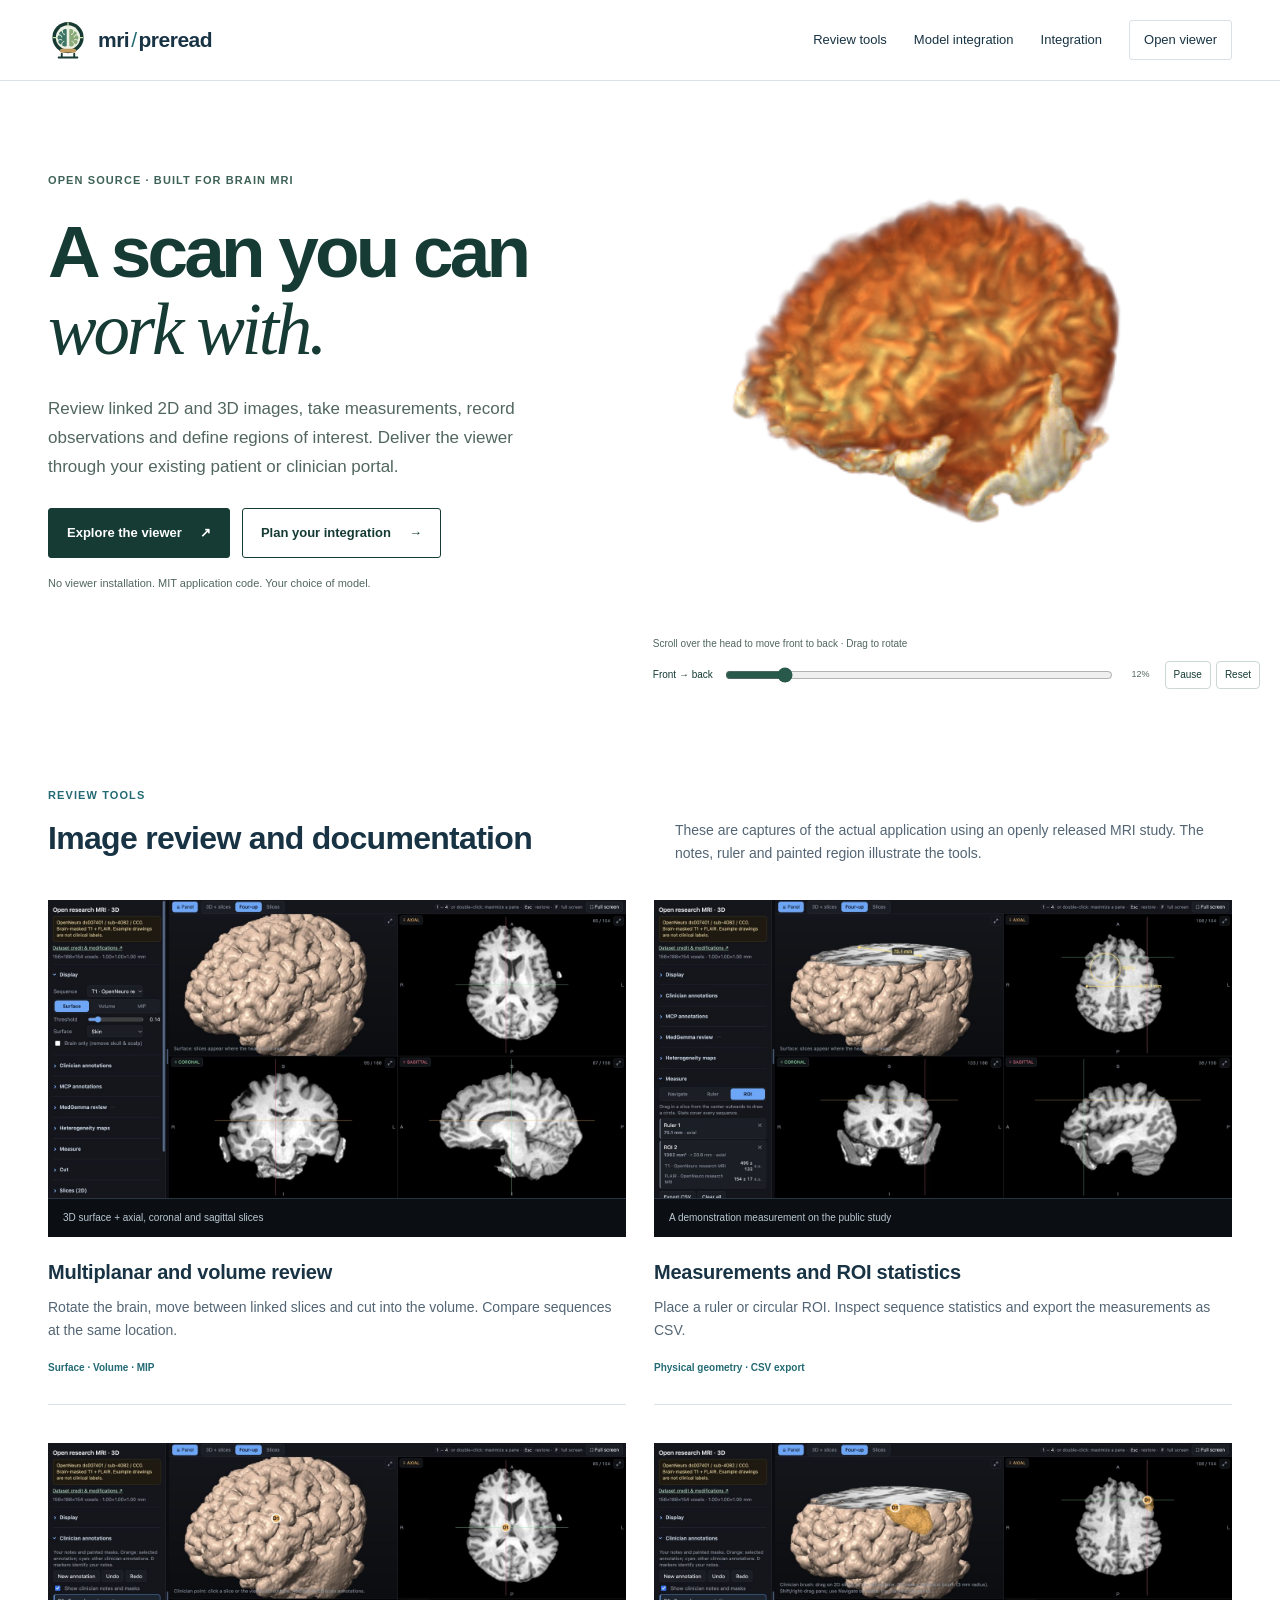
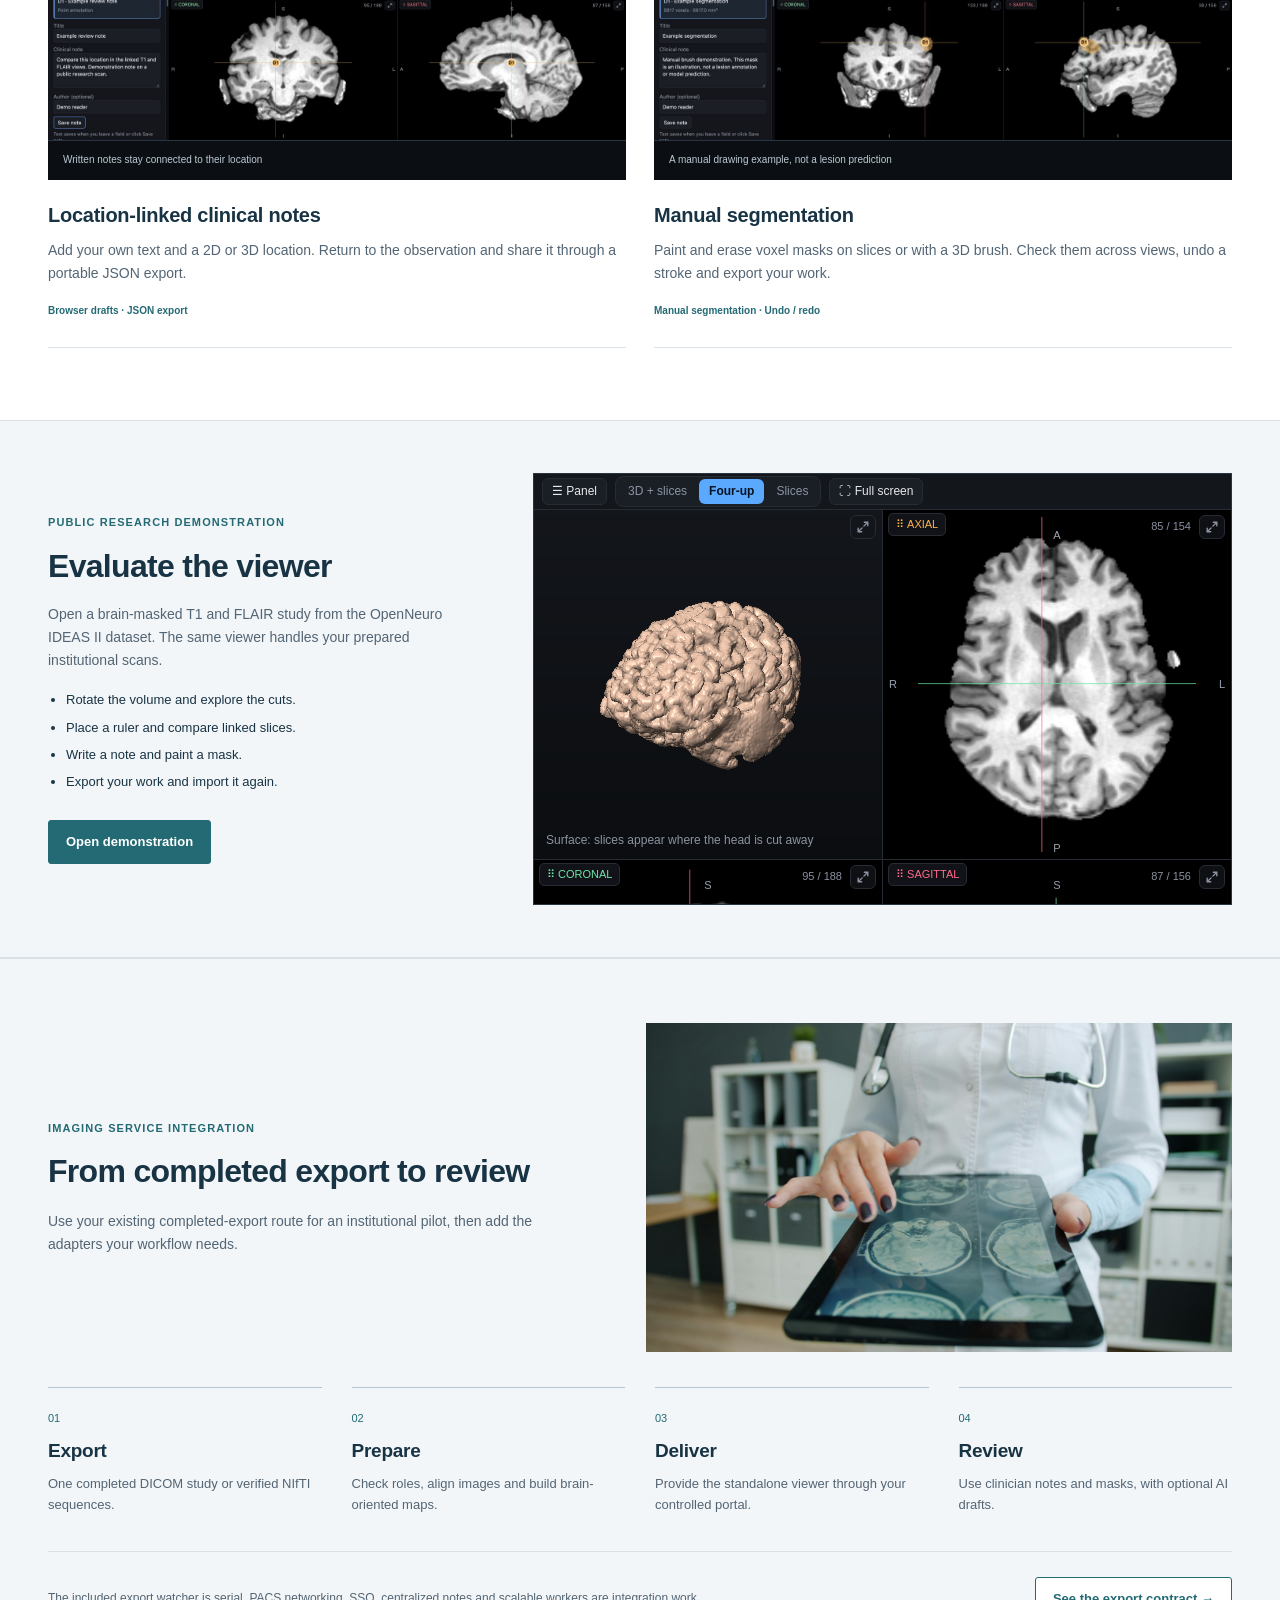
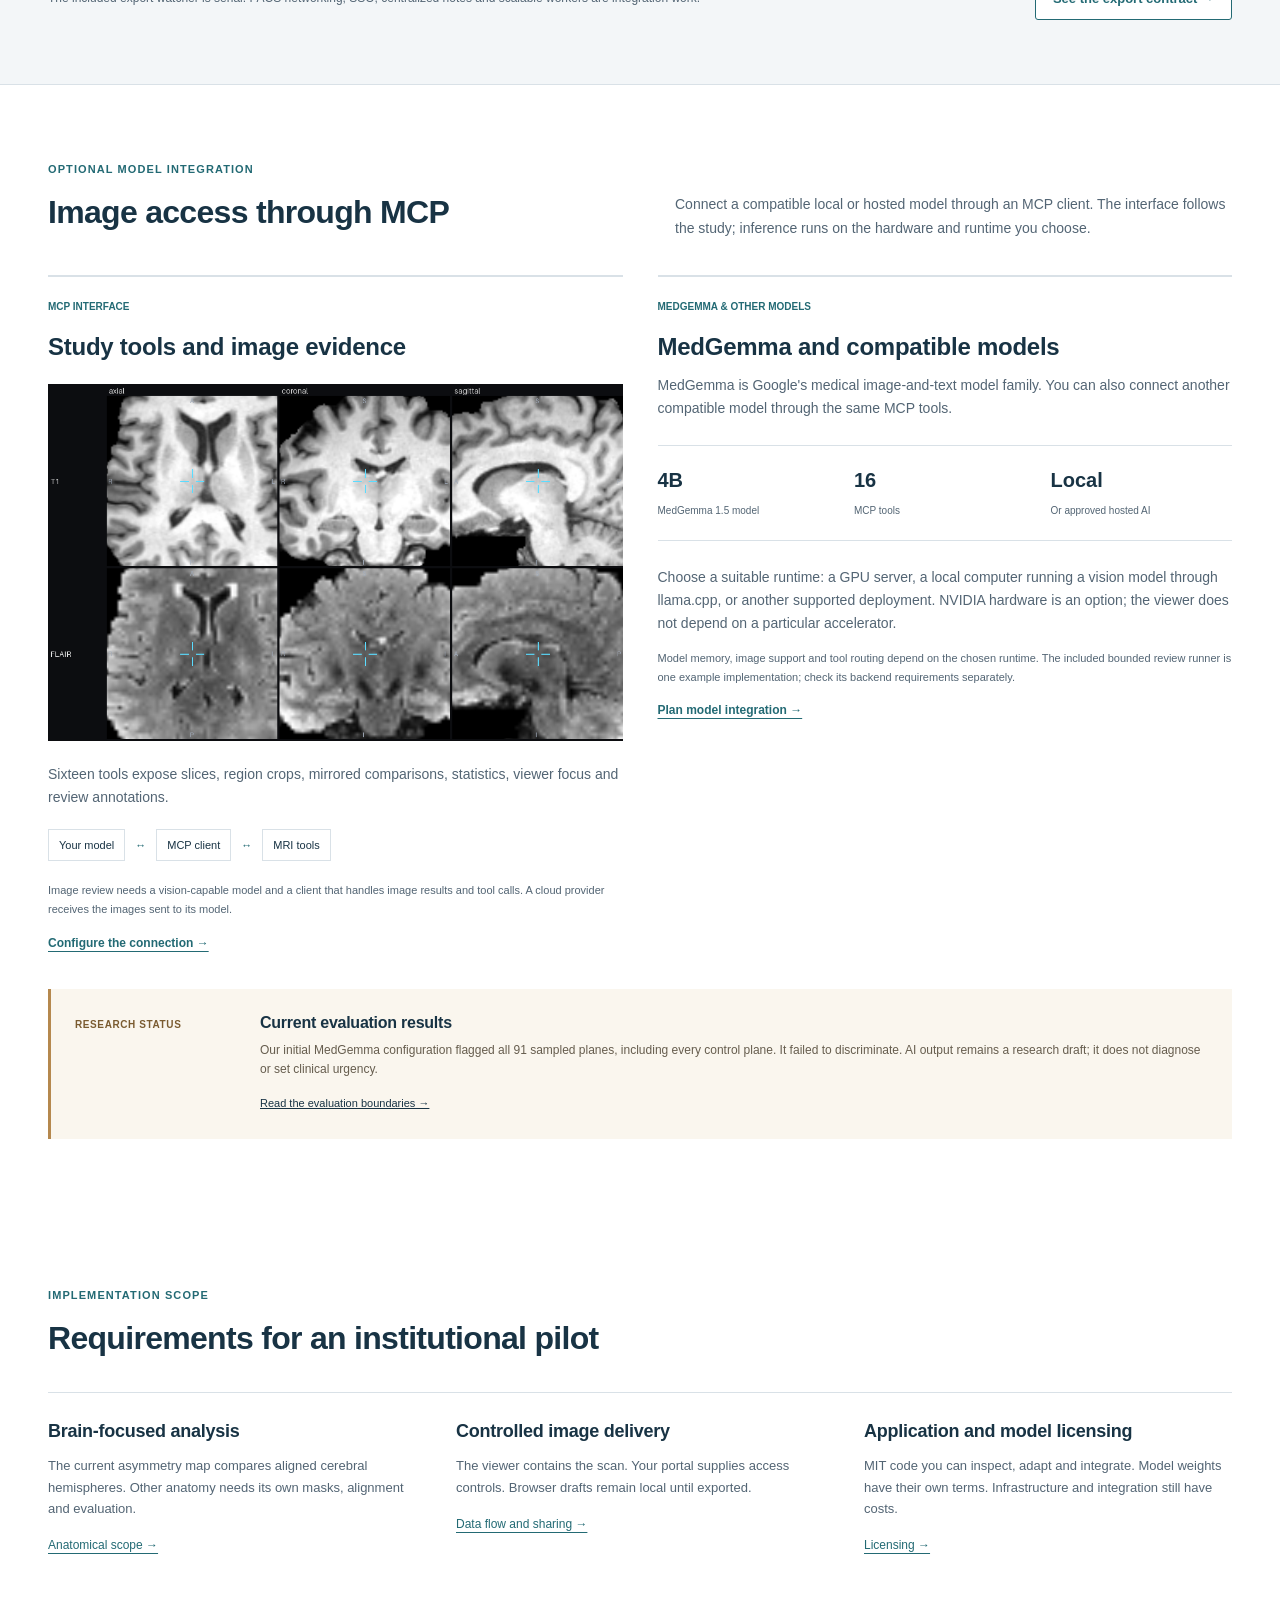
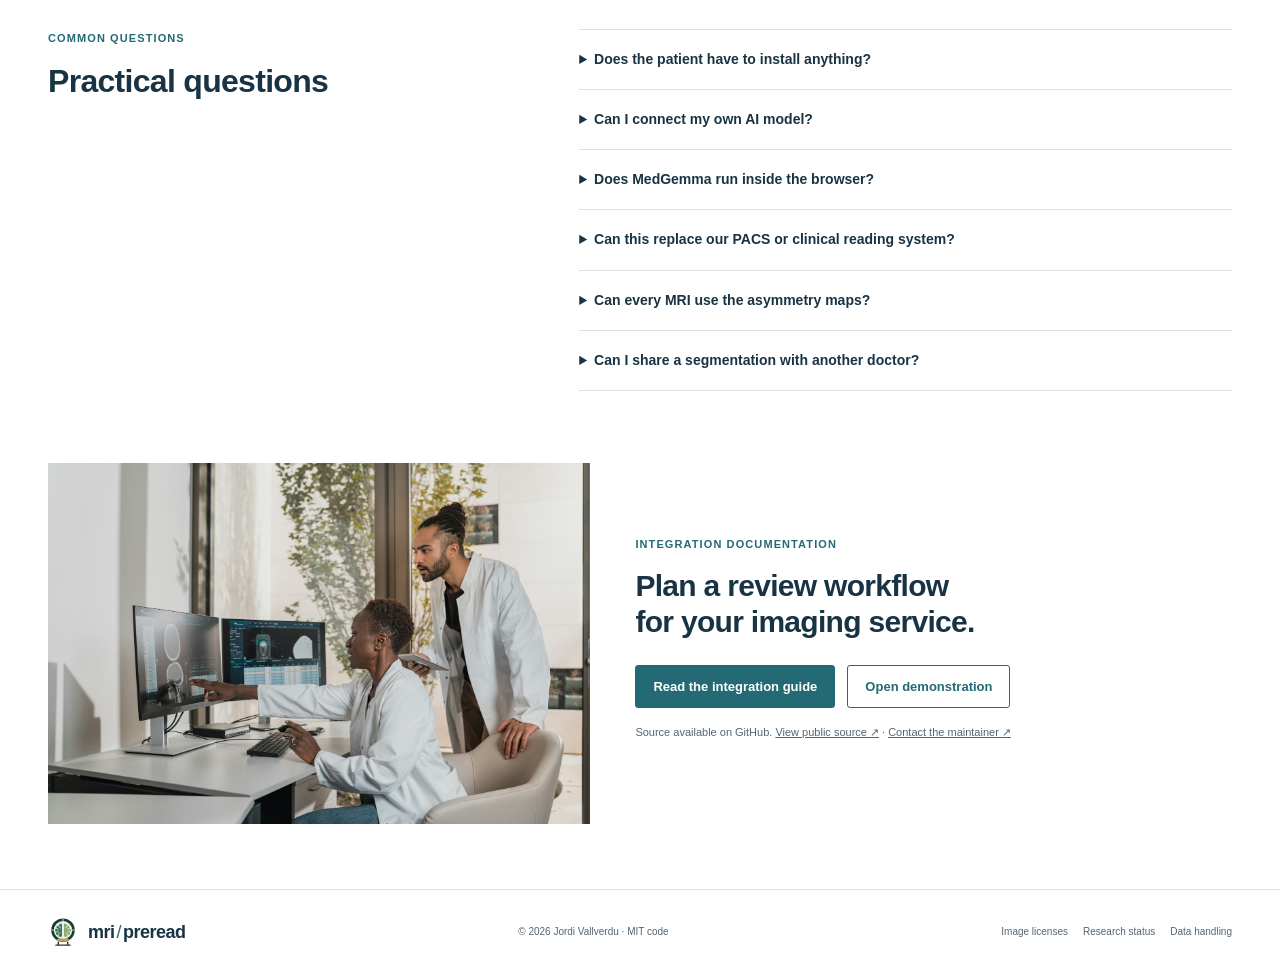
==== commit f2364fb7: "Load MRI volume previews automatically with front-to-back animation and scroll control" ====
--- a/site/index.html
+++ b/site/index.html
@@ -4,7 +4,7 @@
 <meta charset="utf-8"><meta name="viewport" content="width=device-width, initial-scale=1">
 <meta name="description" content="A browser workspace for brain MRI review: linked 2D and 3D images, measurements, clinician annotations, manual segmentation and optional model integration.">
 <meta name="theme-color" content="#ffffff"><title>mri-preread · Browser MRI review for clinicians</title>
-<link rel="icon" href="assets/icon.svg" type="image/svg+xml"><link rel="stylesheet" href="styles.css?v=interactive-header-3"><script src="site-config.js" defer></script><script src="site.js" defer></script><script src="hero-volume.js?v=2" defer></script>
+<link rel="icon" href="assets/icon.svg" type="image/svg+xml"><link rel="stylesheet" href="styles.css?v=volume-header-4"><script src="site-config.js" defer></script><script src="site.js" defer></script><script src="hero-volume.js?v=auto-volume-3" defer></script>
 </head>
 <body>
 <a class="skip" href="#main">Skip to content</a>
@@ -13,20 +13,15 @@
 <section class="hero wrap">
  <figure class="hero-viewer" data-volume="assets/hero-volume.json?v=preview-128-6" data-renderer="hero-renderer.js?v=1">
   <img id="heroImage" src="assets/hero-volume.jpg" alt="Three-dimensional MRI reconstruction on a white background" width="1470" height="720" fetchpriority="high" decoding="async">
-  <canvas id="heroCanvas" tabindex="0" aria-label="MRI volume. Drag or use arrow keys to rotate; plus and minus to zoom; Home to reset." hidden></canvas>
+  <canvas id="heroCanvas" tabindex="0" aria-label="MRI volume. Scroll or use up and down keys to cut front to back. Drag or use left and right keys to rotate. Space pauses the animation; Home resets." hidden></canvas>
   <div class="hero-interaction">
-   <div class="hero-interaction-top"><p id="heroStatus" role="status">Interactive MRI overview · Load on demand</p><button id="heroActivate" type="button" aria-controls="heroCanvas heroCuts" aria-pressed="false" hidden>Explore in 3D</button></div>
+   <p id="heroStatus" role="status">Loading the interactive MRI volume…</p>
    <fieldset id="heroCuts" hidden disabled>
-    <legend>Cut through the MRI</legend>
-    <div class="hero-cut-grid">
-     <label for="heroCutX"><span>Sagittal <small>X</small></span><input id="heroCutX" data-axis="0" type="range" min="0" max="85" step="1" value="0"><output for="heroCutX">0%</output></label>
-     <label for="heroCutY"><span>Coronal <small>Y</small></span><input id="heroCutY" data-axis="1" type="range" min="0" max="85" step="1" value="0"><output for="heroCutY">0%</output></label>
-     <label for="heroCutZ"><span>Axial <small>Z</small></span><input id="heroCutZ" data-axis="2" type="range" min="0" max="85" step="1" value="0"><output for="heroCutZ">0%</output></label>
-    </div>
-    <div class="hero-view-actions"><span>0% keeps the whole axis</span><div><button type="button" data-zoom="0.88" aria-label="Zoom in">+</button><button type="button" data-zoom="1.12" aria-label="Zoom out">−</button><button id="heroReset" type="button">Reset view</button></div></div>
+    <legend class="sr-only">Front-to-back MRI cut</legend>
+    <label class="hero-depth" for="heroCutY"><span>Front <span aria-hidden="true">→</span> back</span><input id="heroCutY" type="range" min="0" max="85" step="1" value="0"><output for="heroCutY" aria-live="off">0%</output></label>
+    <div class="hero-view-actions"><button id="heroPlay" type="button" aria-pressed="true" aria-label="Pause front-to-back animation">Pause</button><button id="heroReset" type="button">Reset</button></div>
    </fieldset>
   </div>
-  <figcaption><span id="heroSource">Viewer capture · Public OpenNeuro MRI · CC0</span></figcaption>
  </figure>
  <div class="hero-copy">
   <p class="eyebrow">OPEN SOURCE · BUILT FOR BRAIN MRI</p>
@@ -45,9 +40,8 @@
   <article class="feature"><figure><a href="assets/feature-masks.jpg" target="_blank" rel="noopener" aria-label="Open full-size capture of manual MRI masks"><img src="assets/feature-masks.jpg" loading="lazy" width="1470" height="756" alt="Orange manually painted mask on a real MRI, displayed across the linked 2D and 3D views"></a><figcaption>A manual drawing example, not a lesion prediction</figcaption></figure><div class="feature-copy"><h3>Manual segmentation</h3><p>Paint and erase voxel masks on slices or with a 3D brush. Check them across views, undo a stroke and export your work.</p><span class="tag">Manual segmentation · Undo / redo</span></div></article>
  </div>
 </section>
-<section class="demo-section"><div class="wrap demo-layout"><div><p class="eyebrow">PUBLIC RESEARCH DEMONSTRATION</p><h2>Evaluate the viewer</h2><p>Open a brain-masked T1 and FLAIR study from the OpenNeuro IDEAS II dataset. The same viewer handles your prepared institutional scans.</p><ul class="plain-list"><li>Rotate the volume and explore the cuts.</li><li>Place a ruler and compare linked slices.</li><li>Write a note and paint a mask.</li><li>Export your work and import it again.</li></ul><a class="button primary" href="demo/index.html#panel=1">Open demonstration</a></div><div class="demo-frame"><iframe src="demo/index.html#layout=quad&amp;panel=0" title="Interactive viewer using a real public OpenNeuro MRI" loading="lazy"></iframe><div class="demo-caption">OpenNeuro ds007401 · brain-masked research images · CC0</div></div></div></section>
-<div class="wrap dataset-credit" id="dataset"><span class="tag">DATASET PROVENANCE</span><p>MRI images: <a href="https://openneuro.org/datasets/ds007401/versions/1.0.0">OpenNeuro ds007401 / IDEAS II</a>, released under <a href="https://creativecommons.org/publicdomain/zero/1.0/">CC0</a>. T1 and FLAIR credit: <a href="https://doi.org/10.1111/epi.18192">Taylor et al., The imaging database for epilepsy and surgery (2025)</a>. Alignment, brain masking, display resampling and demonstration drawings were added here. No dataset-author endorsement is implied. <a href="integrate.html#dataset">Source, license and provenance →</a></p></div>
-<section class="workflow-section" id="pipeline"><div class="wrap"><div class="workflow-intro"><div class="section-head"><p class="eyebrow">IMAGING SERVICE INTEGRATION</p><h2>From completed export to review</h2><p>Use your existing completed-export route for an institutional pilot, then add the adapters your workflow needs.</p></div><figure class="workflow-photo"><img src="assets/tablet-review.jpg" alt="Illustrative photograph of a clinician reviewing brain MRI images on a tablet" width="1600" height="900" loading="lazy" decoding="async"><figcaption>Illustrative photo · <a href="https://unsplash.com/@silverkblack">Vitaly Gariev</a> / <a href="https://unsplash.com/photos/doctor-shows-brain-scan-on-tablet-in-office-8Ls2cnZwAaM">Unsplash</a></figcaption></figure></div><div class="workflow"><article><span>01</span><h3>Export</h3><p>One completed DICOM study or verified NIfTI sequences.</p></article><article><span>02</span><h3>Prepare</h3><p>Check roles, align images and build brain-oriented maps.</p></article><article><span>03</span><h3>Deliver</h3><p>Provide the standalone viewer through your controlled portal.</p></article><article><span>04</span><h3>Review</h3><p>Use clinician notes and masks, with optional AI drafts.</p></article></div><div class="pipeline-foot"><p>The included export watcher is serial. PACS networking, SSO, centralized notes and scalable workers are integration work.</p><a class="button secondary" href="integrate.html#exports">See the export contract →</a></div></div></section>
+<section class="demo-section"><div class="wrap demo-layout"><div><p class="eyebrow">PUBLIC RESEARCH DEMONSTRATION</p><h2>Evaluate the viewer</h2><p>Open a brain-masked T1 and FLAIR study from the OpenNeuro IDEAS II dataset. The same viewer handles your prepared institutional scans.</p><ul class="plain-list"><li>Rotate the volume and explore the cuts.</li><li>Place a ruler and compare linked slices.</li><li>Write a note and paint a mask.</li><li>Export your work and import it again.</li></ul><a class="button primary" href="demo/index.html#panel=1">Open demonstration</a></div><div class="demo-frame"><iframe src="demo/index.html#layout=quad&amp;panel=0" title="Interactive viewer using a real public OpenNeuro MRI" loading="lazy"></iframe></div></div></section>
+<section class="workflow-section" id="pipeline"><div class="wrap"><div class="workflow-intro"><div class="section-head"><p class="eyebrow">IMAGING SERVICE INTEGRATION</p><h2>From completed export to review</h2><p>Use your existing completed-export route for an institutional pilot, then add the adapters your workflow needs.</p></div><figure class="workflow-photo"><img src="assets/tablet-review.jpg" alt="Illustrative photograph of a clinician reviewing brain MRI images on a tablet" width="1600" height="900" loading="lazy" decoding="async"></figure></div><div class="workflow"><article><span>01</span><h3>Export</h3><p>One completed DICOM study or verified NIfTI sequences.</p></article><article><span>02</span><h3>Prepare</h3><p>Check roles, align images and build brain-oriented maps.</p></article><article><span>03</span><h3>Deliver</h3><p>Provide the standalone viewer through your controlled portal.</p></article><article><span>04</span><h3>Review</h3><p>Use clinician notes and masks, with optional AI drafts.</p></article></div><div class="pipeline-foot"><p>The included export watcher is serial. PACS networking, SSO, centralized notes and scalable workers are integration work.</p><a class="button secondary" href="integrate.html#exports">See the export contract →</a></div></div></section>
 <section class="section wrap" id="ai">
  <div class="section-head"><p class="eyebrow">OPTIONAL MODEL INTEGRATION</p><h2>Image access through MCP</h2><p>Connect a compatible local or hosted model through an MCP client. The interface follows the study; inference runs on the hardware and runtime you choose.</p></div>
  <div class="ai-grid">
@@ -58,7 +52,7 @@
 </section>
 <section class="section wrap" id="scope"><div class="section-head"><p class="eyebrow">IMPLEMENTATION SCOPE</p><h2>Requirements for an institutional pilot</h2></div><div class="scope-grid"><article><h3>Brain-focused analysis</h3><p>The current asymmetry map compares aligned cerebral hemispheres. Other anatomy needs its own masks, alignment and evaluation.</p><a href="integrate.html#scope">Anatomical scope →</a></article><article><h3>Controlled image delivery</h3><p>The viewer contains the scan. Your portal supplies access controls. Browser drafts remain local until exported.</p><a href="integrate.html#delivery">Data flow and sharing →</a></article><article><h3>Application and model licensing</h3><p>MIT code you can inspect, adapt and integrate. Model weights have their own terms. Infrastructure and integration still have costs.</p><a href="integrate.html#license">Licensing →</a></article></div></section>
 <section class="section wrap faq"><div><p class="eyebrow">COMMON QUESTIONS</p><h2>Practical questions</h2></div><div><details><summary>Does the patient have to install anything?</summary><p>No dedicated viewer installation is needed to open a prepared HTML in a supported browser. The institution installs the preparation tools on its processing workstation.</p></details><details><summary>Can I connect my own AI model?</summary><p>Yes, through a compatible MCP client. A model that inspects MRI images needs vision support; the client must route tool requests and image responses. The model runtime and accelerator are separate from the browser viewer.</p></details><details><summary>Does MedGemma run inside the browser?</summary><p>Inference runs in a separate model runtime. The browser displays the scan, your annotations and saved model evidence. Use a local runtime or an institution-approved hosted service.</p></details><details><summary>Can this replace our PACS or clinical reading system?</summary><p>This release supports viewer delivery and a research pilot. PACS networking, authenticated records and clinical validation need additional integration.</p></details><details><summary>Can every MRI use the asymmetry maps?</summary><p>The implemented analysis is brain-specific. Other anatomy needs appropriate masking, alignment and independent evaluation.</p></details><details><summary>Can I share a segmentation with another doctor?</summary><p>Export notes and masks as JSON and import them into the same scan in another browser. Drafts do not automatically synchronize; DICOM SEG export and central records need additional development.</p></details></div></section>
-<section class="closing closing-photo wrap" id="get-started"><figure><img src="assets/clinical-review.jpg" alt="Illustrative photograph of two clinicians reviewing medical images on computer monitors" width="1600" height="1067" loading="lazy" decoding="async"><figcaption>Illustrative photo · <a href="https://unsplash.com/@accuray">Accuray</a> / <a href="https://unsplash.com/photos/medical-professionals-reviewing-brain-scan-5VkNa1LrS8A">Unsplash</a></figcaption></figure><div class="closing-copy"><p class="eyebrow">INTEGRATION DOCUMENTATION</p><h2>Plan a review workflow<br>for your imaging service.</h2><div class="actions"><a class="button primary" href="integrate.html">Read the integration guide</a><a class="button secondary" href="demo/index.html#panel=1">Open demonstration</a></div><p><span data-repo-state>Public repository URL pending.</span> <a data-repo-link href="integrate.html#source">Source &amp; clone instructions</a> · <a href="https://jordivallverdu.com">Contact the maintainer ↗</a></p></div></section>
+<section class="closing closing-photo wrap" id="get-started"><figure><img src="assets/clinical-review.jpg" alt="Illustrative photograph of two clinicians reviewing medical images on computer monitors" width="1600" height="1067" loading="lazy" decoding="async"></figure><div class="closing-copy"><p class="eyebrow">INTEGRATION DOCUMENTATION</p><h2>Plan a review workflow<br>for your imaging service.</h2><div class="actions"><a class="button primary" href="integrate.html">Read the integration guide</a><a class="button secondary" href="demo/index.html#panel=1">Open demonstration</a></div><p><span data-repo-state>Public repository URL pending.</span> <a data-repo-link href="integrate.html#source">Source &amp; clone instructions</a> · <a href="https://jordivallverdu.com">Contact the maintainer ↗</a></p></div></section>
 </main>
-<footer class="footer wrap"><a class="brand" href="index.html"><img src="assets/icon.svg" alt="" width="30" height="30">mri<span>/</span>preread</a><span>© 2026 Jordi Vallverdu · MIT code · CC0 demo MRI</span><div><a href="integrate.html#photos">Photo credits</a><a href="integrate.html#dataset">Dataset credit</a><a href="integrate.html#validation">Research status</a><a href="integrate.html#delivery">Data handling</a></div></footer>
+<footer class="footer wrap"><a class="brand" href="index.html"><img src="assets/icon.svg" alt="" width="30" height="30">mri<span>/</span>preread</a><span>© 2026 Jordi Vallverdu · MIT code</span><div><a href="license.txt">Image licenses</a><a href="integrate.html#validation">Research status</a><a href="integrate.html#delivery">Data handling</a></div></footer>
 </body></html>
--- a/site/styles.css
+++ b/site/styles.css
@@ -42,39 +42,28 @@
 .hero .secondary:hover { background: #e6eadf; }
 .hero .fine { color: #51665e; }
 .hero-viewer { position: absolute; z-index: 0; inset: 0; margin: 0; overflow: hidden; background: #fff; }
-.hero-viewer img { position: absolute; inset: 0 auto 0 47%; display: block; height: 100%; width: auto; max-width: none; }
-.hero-viewer figcaption { position: absolute; z-index: 1; bottom: 16px; right: 20px; left: 25%; text-align: right; font-size: 9px; color: var(--muted); }
-.hero:has(.hero-viewer.is-ready) { min-height: 760px; }
-.hero-viewer canvas { position: absolute; left: 47%; top: 0; width: 53%; height: calc(100% - 210px); opacity: 0; cursor: grab; touch-action: none; }
+.hero-viewer img { position: absolute; inset: 0 auto 0 51%; display: block; height: calc(100% - 80px); width: auto; max-width: none; transition: opacity .45s; }
+.hero-viewer canvas { position: absolute; left: 47%; top: 0; width: 53%; height: calc(100% - 80px); opacity: 0; cursor: grab; touch-action: none; transition: opacity .45s; }
 .hero-viewer canvas:active { cursor: grabbing; }
 .hero-viewer canvas:focus-visible { outline: 2px solid var(--accent); outline-offset: -4px; }
 .hero-viewer.is-ready img { opacity: 0; }
 .hero-viewer.is-ready canvas { opacity: 1; }
-.hero-interaction { position: absolute; z-index: 3; bottom: 39px; left: 51%; right: 20px; padding: 10px 13px; background: rgba(255,255,255,.96); border: 1px solid #e1e9e5; border-radius: 8px; }
-.hero-interaction-top { display: flex; align-items: center; justify-content: space-between; gap: 12px; }
-.hero-interaction-top p { font-size: 10px; color: #51665e; line-height: 1.4; margin: 0; }
-.hero-interaction button { font: inherit; font-size: 11px; color: #153b34; background: #fff; border: 1px solid #cbd8d1; border-radius: 4px; padding: 7px 11px; cursor: pointer; white-space: nowrap; }
+.hero-interaction { position: absolute; z-index: 3; bottom: 14px; left: 51%; right: 20px; padding: 8px 0; background: rgba(255,255,255,.96); }
+.hero-interaction p { font-size: 10px; color: #51665e; line-height: 1.4; margin: 0 0 10px; }
+.hero-interaction button { font: inherit; font-size: 10px; color: #153b34; background: #fff; border: 1px solid #cbd8d1; border-radius: 4px; padding: 5px 8px; cursor: pointer; white-space: nowrap; }
 .hero-interaction button:hover { background: #eef5f1; }
-.hero-interaction button:disabled { cursor: wait; opacity: .65; }
 .hero-interaction button:focus-visible, .hero-interaction input:focus-visible { outline: 2px solid #147560; outline-offset: 3px; }
-.hero-interaction fieldset { margin: 12px 0 0; border: 0; border-top: 1px solid #e1e9e5; padding: 11px 0 0; min-width: 0; }
-.hero-interaction legend { float: left; width: 100%; padding: 0; margin-bottom: 9px; font-size: 10px; font-weight: 600; color: #153b34; }
-.hero-cut-grid { display: grid; grid-template-columns: repeat(3, minmax(0,1fr)); gap: 18px; clear: both; }
-.hero-cut-grid label { display: grid; grid-template-columns: 1fr auto; align-items: center; gap: 6px; font-size: 10px; color: #153b34; }
-.hero-cut-grid label > span { grid-column: 1/-1; }
-.hero-cut-grid small { color: #7a8f85; font-size: 9px; padding-left: 5px; }
-.hero-cut-grid input { accent-color: #28594b; width: 100%; min-width: 0; height: 16px; margin: 0; cursor: ew-resize; }
-.hero-cut-grid output { font-size: 9px; color: #51665e; min-width: 24px; text-align: right; font-variant-numeric: tabular-nums; }
-.hero-view-actions { display: flex; align-items: center; justify-content: space-between; gap: 10px; margin-top: 10px; }
-.hero-view-actions > span { color: #7a8f85; font-size: 9px; }
-.hero-view-actions > div { display: flex; gap: 5px; }
-.hero-view-actions button { font-size: 10px; padding: 5px 8px; }
+.hero-interaction fieldset { display: flex; align-items: center; gap: 15px; margin: 0; padding: 0; border: 0; min-width: 0; }
+.hero-depth { display: flex; align-items: center; gap: 12px; flex: 1; min-width: 0; font-size: 10px; color: #153b34; }
+.hero-depth > span { white-space: nowrap; }
+.hero-depth input { accent-color: #28594b; width: 100%; min-width: 35px; height: 16px; margin: 0; cursor: ew-resize; }
+.hero-depth output { font-size: 9px; color: #51665e; min-width: 25px; text-align: right; font-variant-numeric: tabular-nums; }
+.hero-view-actions { display: flex; gap: 5px; }
 .hero-interaction [hidden], .hero-viewer canvas[hidden] { display: none; }
+.sr-only { position: absolute; width: 1px; height: 1px; padding: 0; margin: -1px; overflow: hidden; clip: rect(0,0,0,0); white-space: nowrap; border: 0; }
 @media (min-width: 761px) and (max-width: 1090px) {
  .hero-copy { max-width: 420px; }
  .hero-interaction { left: 55%; right: 10px; }
- .hero-interaction-top { align-items: flex-start; }
- .hero-cut-grid { gap: 9px; }
 }
 
 .actions { display: flex; gap: 12px; flex-wrap: wrap; margin: 25px 0 15px; }
@@ -235,15 +224,11 @@
   .hero .actions { gap: 10px; margin-top: 24px; }
   .hero .button { font-size: 12px; padding: 11px 13px; }
   .hero-viewer { position: relative; inset: auto; order: 1; height: 400px; margin-top: 22px; flex: none; }
-  .hero-viewer img { top: 0; bottom: auto; left: calc(50% - 196px); height: 360px; width: auto; }
-  .hero-viewer figcaption { left: 0; right: 0; bottom: 0; text-align: left; font-size: 8px; }
- .hero:has(.hero-viewer.is-ready) { min-height: 0; }
+  .hero-viewer img { top: 0; bottom: auto; left: calc(50% - 178px); height: 320px; width: auto; }
+
  .hero-viewer canvas { left: 0; width: 100%; height: 320px; }
- .hero-viewer.is-ready { height: 540px; }
- .hero-interaction { left: 0; right: 0; bottom: 32px; }
- .hero-interaction-top p { font-size: 9px; }
- .hero-cut-grid { gap: 14px; }
- .hero-view-actions > span { font-size: 8px; }
+
+ .hero-interaction { left: 0; right: 0; bottom: 0; }
   .lead { font-size: 14px; }
   .actions { gap: 9px; }
   .button { padding: 9px 12px; font-size: 12px; }
@@ -283,3 +268,5 @@
 @media (prefers-reduced-motion: reduce) {
   html { scroll-behavior: auto; }
 }
+
+@media (prefers-reduced-motion: reduce) { .hero-viewer img, .hero-viewer canvas { transition: none; } }
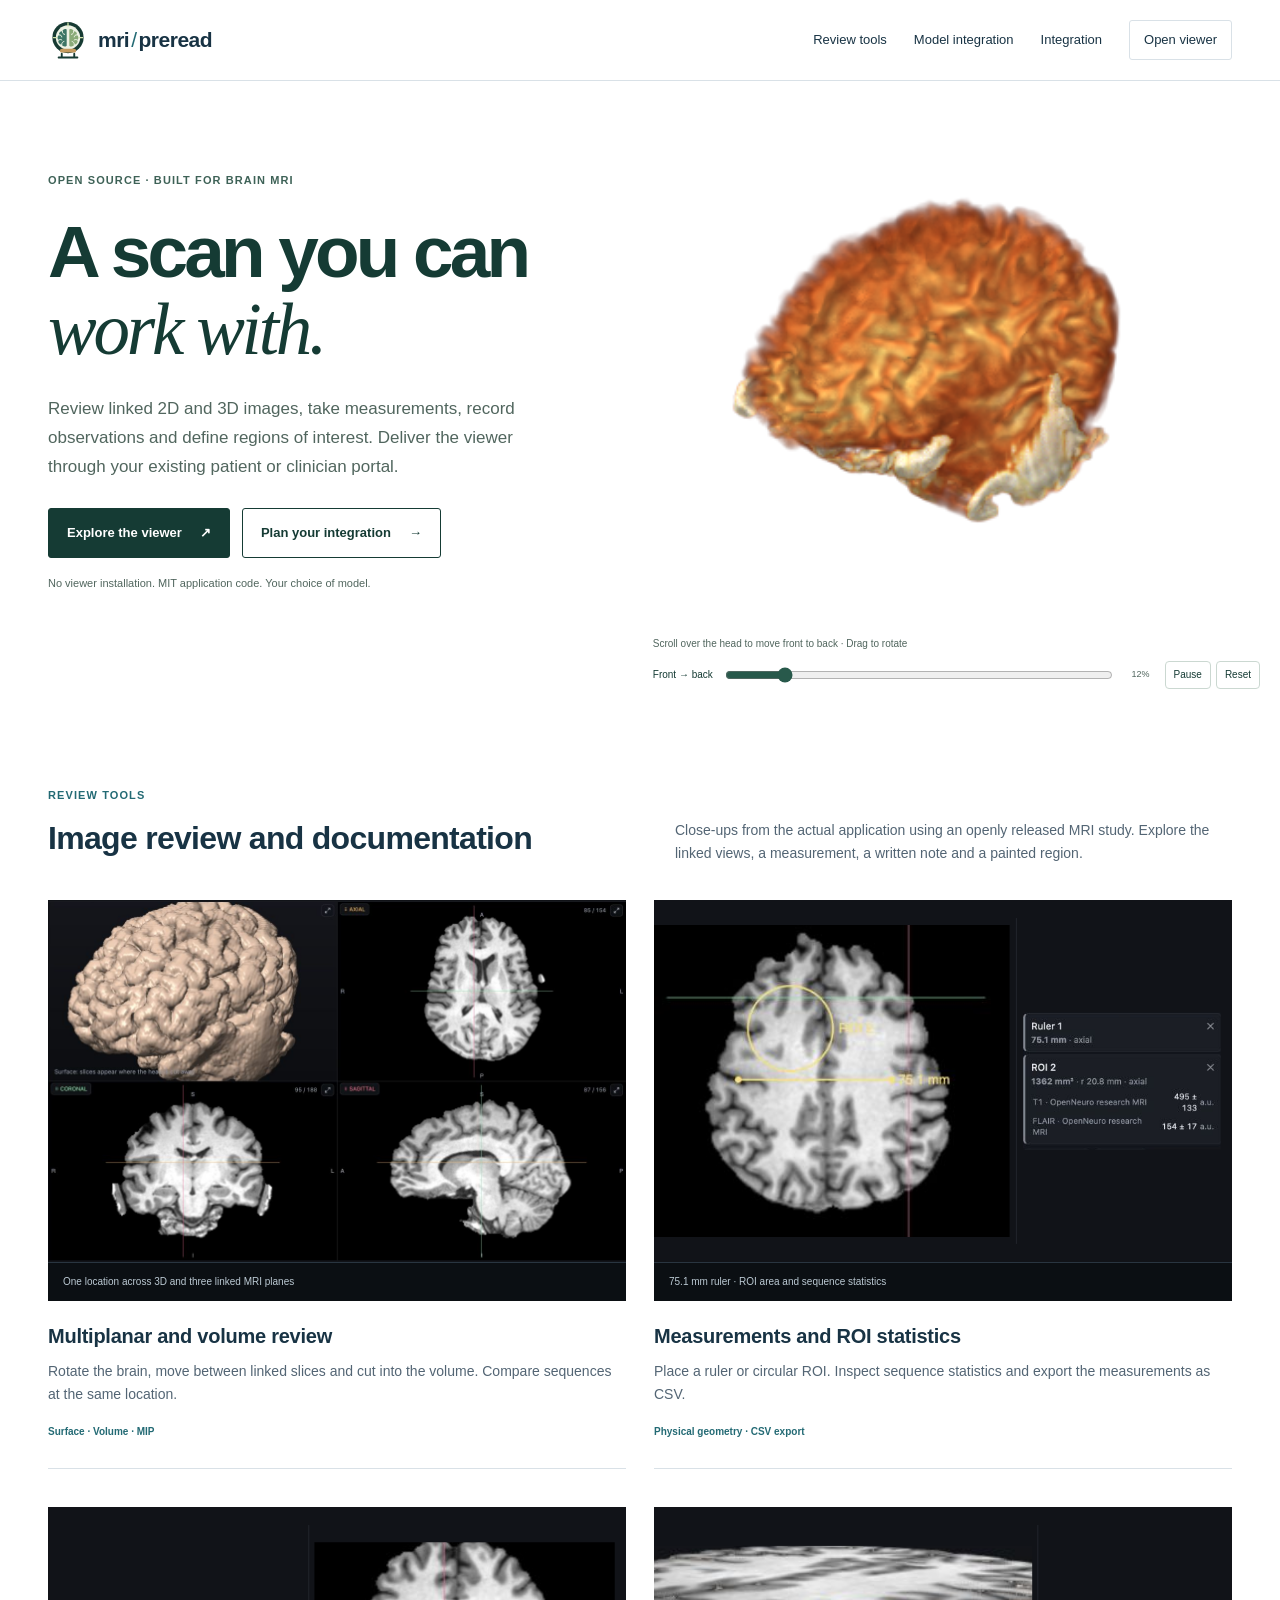
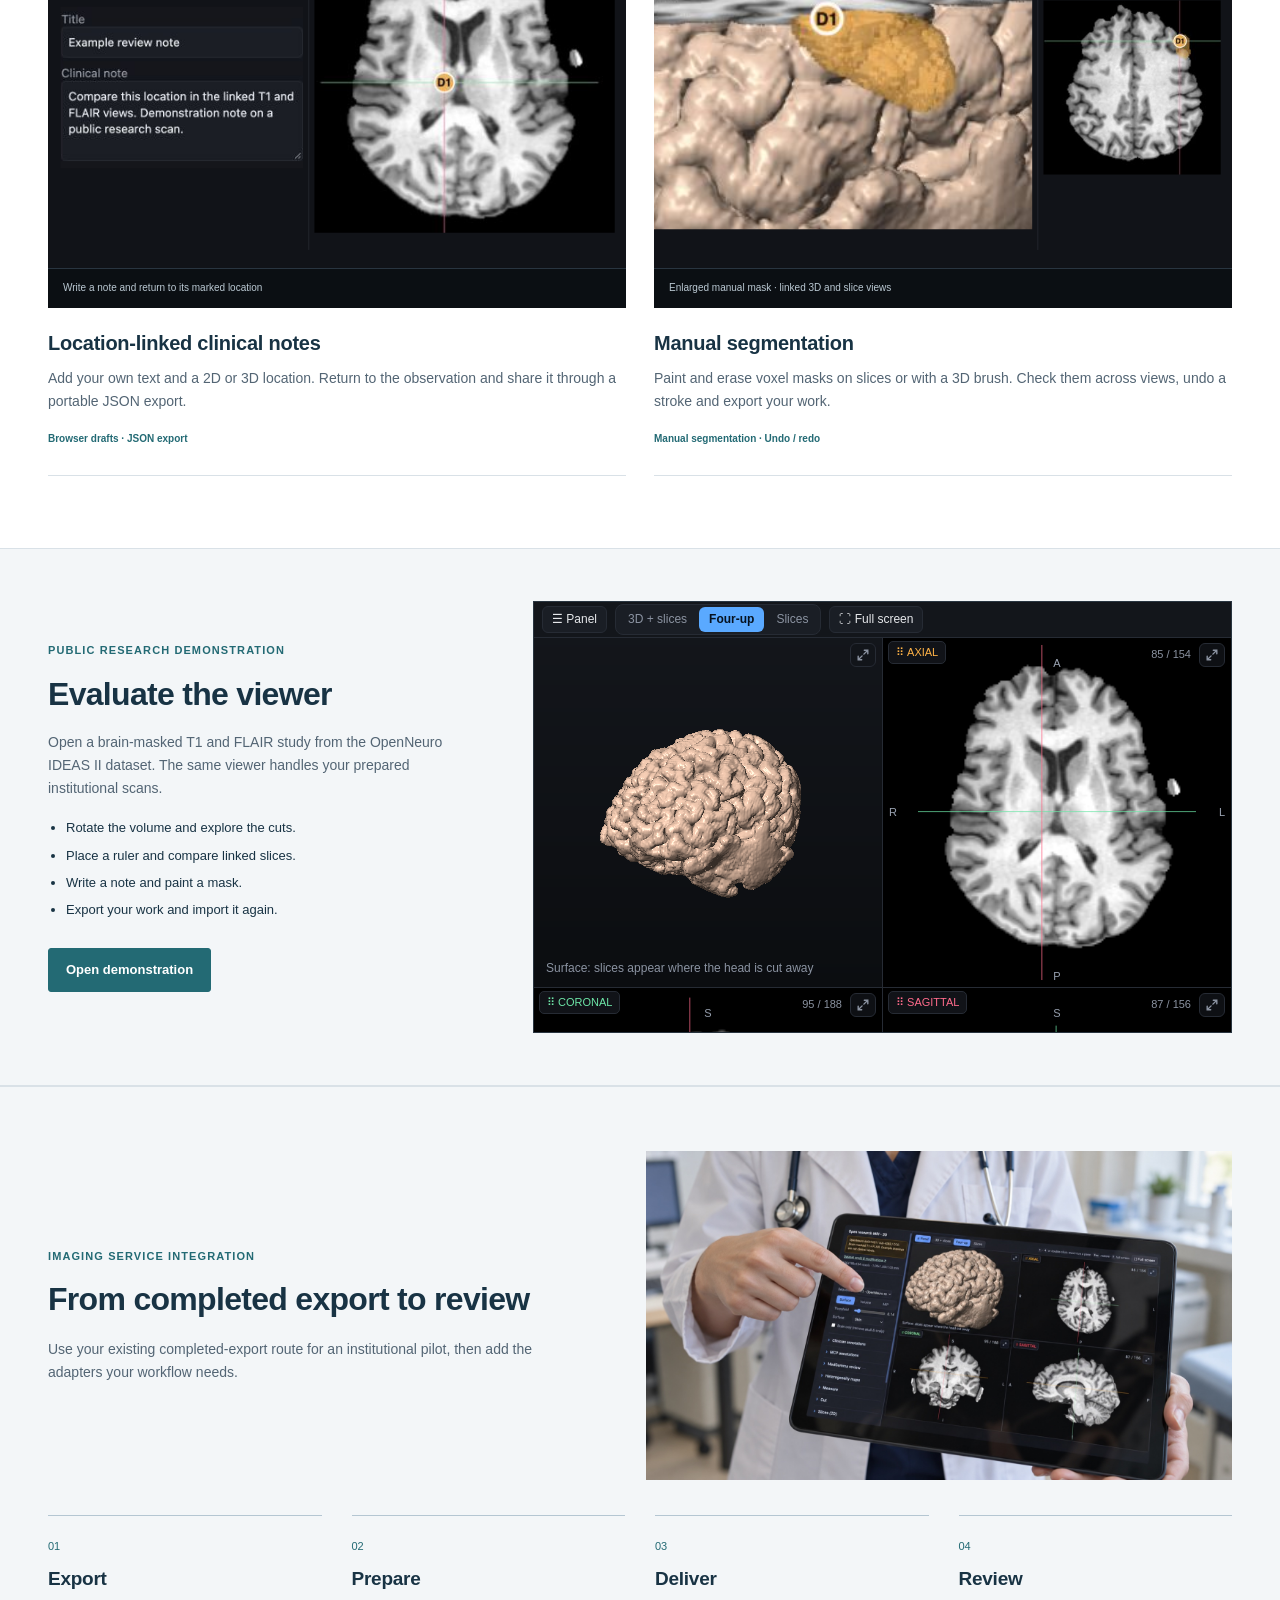
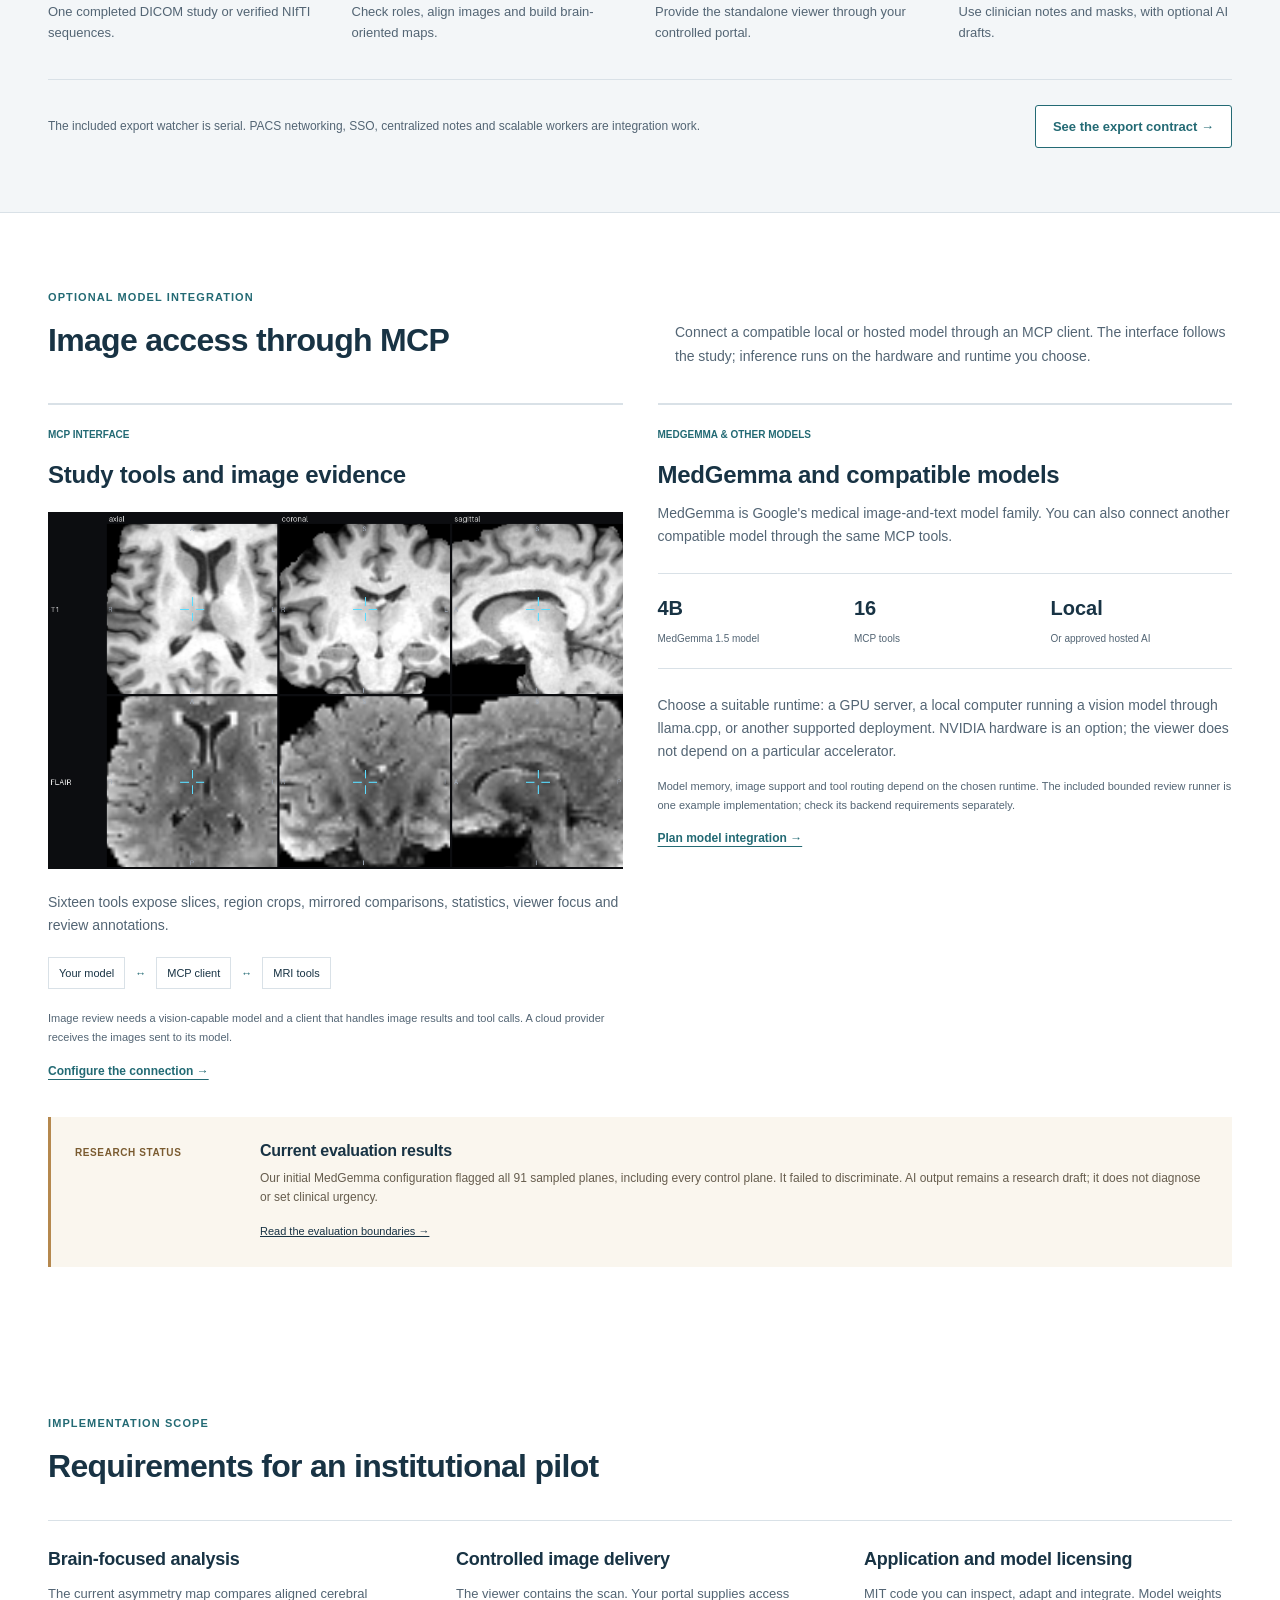
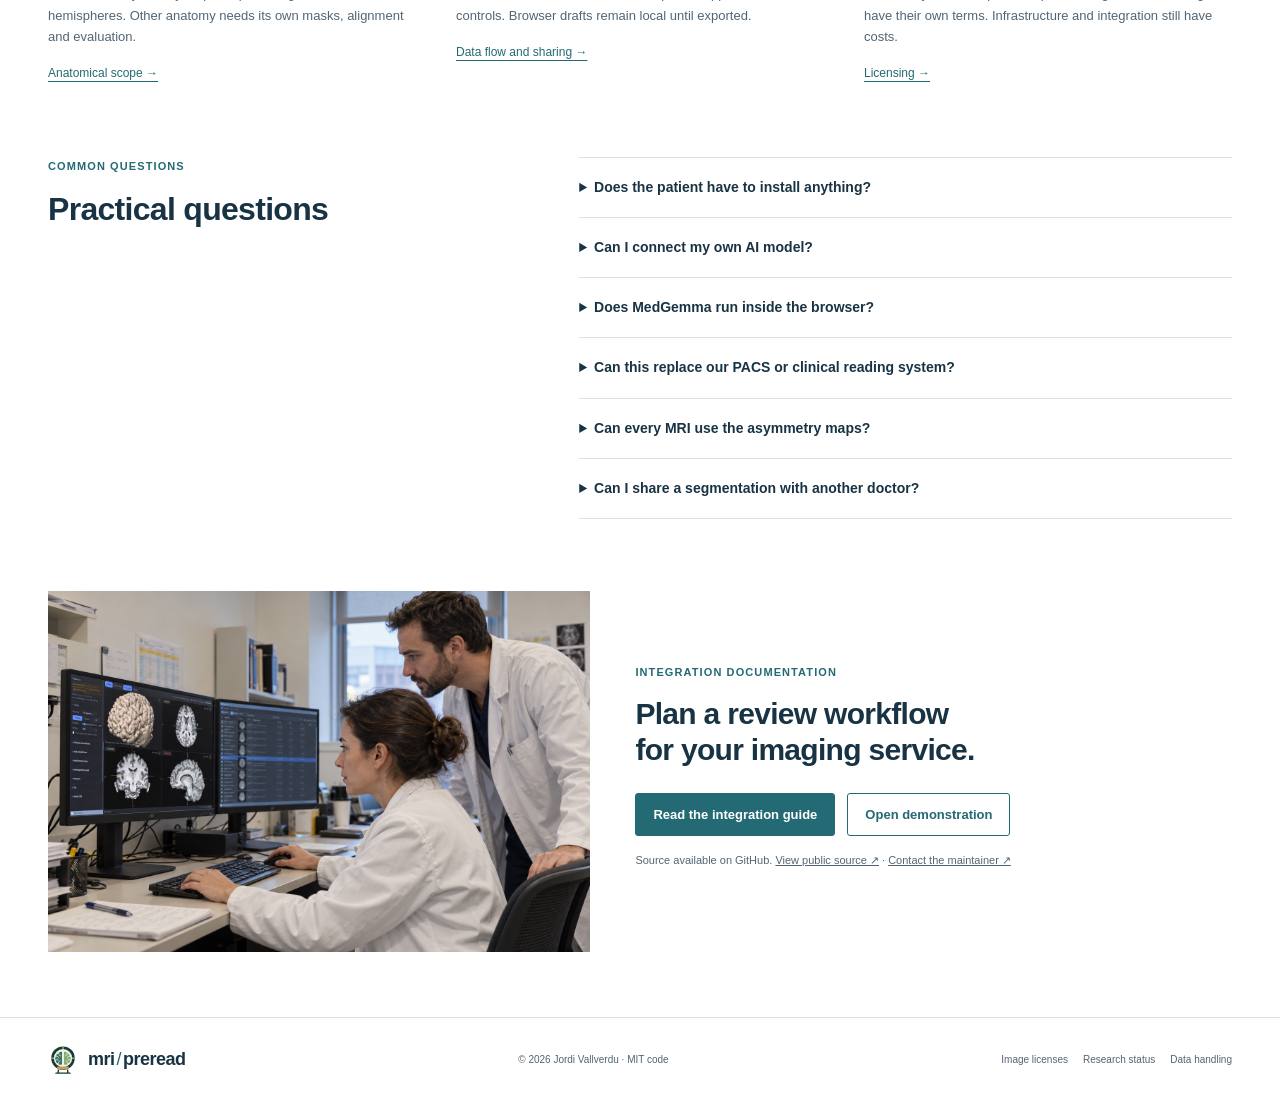
==== commit 1a4061ba: "Show feature close-ups and realistic generated clinical scenes" ====
--- a/site/index.html
+++ b/site/index.html
@@ -4,7 +4,7 @@
 <meta charset="utf-8"><meta name="viewport" content="width=device-width, initial-scale=1">
 <meta name="description" content="A browser workspace for brain MRI review: linked 2D and 3D images, measurements, clinician annotations, manual segmentation and optional model integration.">
 <meta name="theme-color" content="#ffffff"><title>mri-preread · Browser MRI review for clinicians</title>
-<link rel="icon" href="assets/icon.svg" type="image/svg+xml"><link rel="stylesheet" href="styles.css?v=volume-header-4"><script src="site-config.js" defer></script><script src="site.js" defer></script><script src="hero-volume.js?v=auto-volume-3" defer></script>
+<link rel="icon" href="assets/icon.svg" type="image/svg+xml"><link rel="stylesheet" href="styles.css?v=feature-details-1"><script src="site-config.js" defer></script><script src="site.js" defer></script><script src="hero-volume.js?v=auto-volume-3" defer></script>
 </head>
 <body>
 <a class="skip" href="#main">Skip to content</a>
@@ -32,16 +32,16 @@
  </div>
 </section>
 <section class="section wrap" id="workspace">
- <div class="section-head"><p class="eyebrow">REVIEW TOOLS</p><h2>Image review and documentation</h2><p>These are captures of the actual application using an openly released MRI study. The notes, ruler and painted region illustrate the tools.</p></div>
+ <div class="section-head"><p class="eyebrow">REVIEW TOOLS</p><h2>Image review and documentation</h2><p>Close-ups from the actual application using an openly released MRI study. Explore the linked views, a measurement, a written note and a painted region.</p></div>
  <div class="feature-grid visual-features">
-  <article class="feature"><figure><a href="assets/feature-views.jpg" target="_blank" rel="noopener" aria-label="Open full-size capture of linked MRI views"><img src="assets/feature-views.jpg" loading="lazy" width="1470" height="756" alt="Actual viewer displaying a real T1 brain MRI as a 3D surface and three linked slice views"></a><figcaption>3D surface + axial, coronal and sagittal slices</figcaption></figure><div class="feature-copy"><h3>Multiplanar and volume review</h3><p>Rotate the brain, move between linked slices and cut into the volume. Compare sequences at the same location.</p><span class="tag">Surface · Volume · MIP</span></div></article>
-  <article class="feature"><figure><a href="assets/feature-measures.jpg" target="_blank" rel="noopener" aria-label="Open full-size capture of MRI measurements"><img src="assets/feature-measures.jpg" loading="lazy" width="1470" height="756" alt="Ruler and circular region of interest drawn in the actual MRI viewer, with measured values in millimetres"></a><figcaption>A demonstration measurement on the public study</figcaption></figure><div class="feature-copy"><h3>Measurements and ROI statistics</h3><p>Place a ruler or circular ROI. Inspect sequence statistics and export the measurements as CSV.</p><span class="tag">Physical geometry · CSV export</span></div></article>
-  <article class="feature"><figure><a href="assets/feature-notes.jpg" target="_blank" rel="noopener" aria-label="Open full-size capture of written MRI annotations"><img src="assets/feature-notes.jpg" loading="lazy" width="1470" height="756" alt="Written demonstration note attached to a point in the real MRI, visible in the clinician annotation editor"></a><figcaption>Written notes stay connected to their location</figcaption></figure><div class="feature-copy"><h3>Location-linked clinical notes</h3><p>Add your own text and a 2D or 3D location. Return to the observation and share it through a portable JSON export.</p><span class="tag">Browser drafts · JSON export</span></div></article>
-  <article class="feature"><figure><a href="assets/feature-masks.jpg" target="_blank" rel="noopener" aria-label="Open full-size capture of manual MRI masks"><img src="assets/feature-masks.jpg" loading="lazy" width="1470" height="756" alt="Orange manually painted mask on a real MRI, displayed across the linked 2D and 3D views"></a><figcaption>A manual drawing example, not a lesion prediction</figcaption></figure><div class="feature-copy"><h3>Manual segmentation</h3><p>Paint and erase voxel masks on slices or with a 3D brush. Check them across views, undo a stroke and export your work.</p><span class="tag">Manual segmentation · Undo / redo</span></div></article>
+  <article class="feature"><figure><a href="assets/feature-views.jpg" target="_blank" rel="noopener" aria-label="Open full-size capture of linked MRI views"><img src="assets/feature-views-detail.svg?v=1" loading="lazy" width="1024" height="640" alt="Close-up of the 3D brain and linked axial, coronal and sagittal MRI views"></a><figcaption>One location across 3D and three linked MRI planes</figcaption></figure><div class="feature-copy"><h3>Multiplanar and volume review</h3><p>Rotate the brain, move between linked slices and cut into the volume. Compare sequences at the same location.</p><span class="tag">Surface · Volume · MIP</span></div></article>
+  <article class="feature"><figure><a href="assets/feature-measures.jpg" target="_blank" rel="noopener" aria-label="Open full-size capture of MRI measurements"><img src="assets/feature-measures-detail.svg?v=1" loading="lazy" width="1024" height="640" alt="Enlarged axial MRI with a 75.1 mm ruler and circular ROI, alongside actual area and sequence statistics"></a><figcaption>75.1 mm ruler · ROI area and sequence statistics</figcaption></figure><div class="feature-copy"><h3>Measurements and ROI statistics</h3><p>Place a ruler or circular ROI. Inspect sequence statistics and export the measurements as CSV.</p><span class="tag">Physical geometry · CSV export</span></div></article>
+  <article class="feature"><figure><a href="assets/feature-notes.jpg" target="_blank" rel="noopener" aria-label="Open full-size capture of written MRI annotations"><img src="assets/feature-notes-detail.svg?v=1" loading="lazy" width="1024" height="640" alt="Close-up of the written note editor alongside its D1 location marker on an axial MRI"></a><figcaption>Write a note and return to its marked location</figcaption></figure><div class="feature-copy"><h3>Location-linked clinical notes</h3><p>Add your own text and a 2D or 3D location. Return to the observation and share it through a portable JSON export.</p><span class="tag">Browser drafts · JSON export</span></div></article>
+  <article class="feature"><figure><a href="assets/feature-masks.jpg" target="_blank" rel="noopener" aria-label="Open full-size capture of manual MRI masks"><img src="assets/feature-masks-detail.svg?v=1" loading="lazy" width="1024" height="640" alt="Close-up of the manually painted orange voxel mask on the 3D brain and its linked axial slice"></a><figcaption>Enlarged manual mask · linked 3D and slice views</figcaption></figure><div class="feature-copy"><h3>Manual segmentation</h3><p>Paint and erase voxel masks on slices or with a 3D brush. Check them across views, undo a stroke and export your work.</p><span class="tag">Manual segmentation · Undo / redo</span></div></article>
  </div>
 </section>
 <section class="demo-section"><div class="wrap demo-layout"><div><p class="eyebrow">PUBLIC RESEARCH DEMONSTRATION</p><h2>Evaluate the viewer</h2><p>Open a brain-masked T1 and FLAIR study from the OpenNeuro IDEAS II dataset. The same viewer handles your prepared institutional scans.</p><ul class="plain-list"><li>Rotate the volume and explore the cuts.</li><li>Place a ruler and compare linked slices.</li><li>Write a note and paint a mask.</li><li>Export your work and import it again.</li></ul><a class="button primary" href="demo/index.html#panel=1">Open demonstration</a></div><div class="demo-frame"><iframe src="demo/index.html#layout=quad&amp;panel=0" title="Interactive viewer using a real public OpenNeuro MRI" loading="lazy"></iframe></div></div></section>
-<section class="workflow-section" id="pipeline"><div class="wrap"><div class="workflow-intro"><div class="section-head"><p class="eyebrow">IMAGING SERVICE INTEGRATION</p><h2>From completed export to review</h2><p>Use your existing completed-export route for an institutional pilot, then add the adapters your workflow needs.</p></div><figure class="workflow-photo"><img src="assets/tablet-review.jpg" alt="Illustrative photograph of a clinician reviewing brain MRI images on a tablet" width="1600" height="900" loading="lazy" decoding="async"></figure></div><div class="workflow"><article><span>01</span><h3>Export</h3><p>One completed DICOM study or verified NIfTI sequences.</p></article><article><span>02</span><h3>Prepare</h3><p>Check roles, align images and build brain-oriented maps.</p></article><article><span>03</span><h3>Deliver</h3><p>Provide the standalone viewer through your controlled portal.</p></article><article><span>04</span><h3>Review</h3><p>Use clinician notes and masks, with optional AI drafts.</p></article></div><div class="pipeline-foot"><p>The included export watcher is serial. PACS networking, SSO, centralized notes and scalable workers are integration work.</p><a class="button secondary" href="integrate.html#exports">See the export contract →</a></div></div></section>
+<section class="workflow-section" id="pipeline"><div class="wrap"><div class="workflow-intro"><div class="section-head"><p class="eyebrow">IMAGING SERVICE INTEGRATION</p><h2>From completed export to review</h2><p>Use your existing completed-export route for an institutional pilot, then add the adapters your workflow needs.</p></div><figure class="workflow-photo"><img src="assets/tablet-review.jpg?v=ai-clinical-1" alt="AI-generated illustration of a clinician holding a tablet displaying the mri-preread viewer" width="1600" height="900" loading="lazy" decoding="async"></figure></div><div class="workflow"><article><span>01</span><h3>Export</h3><p>One completed DICOM study or verified NIfTI sequences.</p></article><article><span>02</span><h3>Prepare</h3><p>Check roles, align images and build brain-oriented maps.</p></article><article><span>03</span><h3>Deliver</h3><p>Provide the standalone viewer through your controlled portal.</p></article><article><span>04</span><h3>Review</h3><p>Use clinician notes and masks, with optional AI drafts.</p></article></div><div class="pipeline-foot"><p>The included export watcher is serial. PACS networking, SSO, centralized notes and scalable workers are integration work.</p><a class="button secondary" href="integrate.html#exports">See the export contract →</a></div></div></section>
 <section class="section wrap" id="ai">
  <div class="section-head"><p class="eyebrow">OPTIONAL MODEL INTEGRATION</p><h2>Image access through MCP</h2><p>Connect a compatible local or hosted model through an MCP client. The interface follows the study; inference runs on the hardware and runtime you choose.</p></div>
  <div class="ai-grid">
@@ -52,7 +52,7 @@
 </section>
 <section class="section wrap" id="scope"><div class="section-head"><p class="eyebrow">IMPLEMENTATION SCOPE</p><h2>Requirements for an institutional pilot</h2></div><div class="scope-grid"><article><h3>Brain-focused analysis</h3><p>The current asymmetry map compares aligned cerebral hemispheres. Other anatomy needs its own masks, alignment and evaluation.</p><a href="integrate.html#scope">Anatomical scope →</a></article><article><h3>Controlled image delivery</h3><p>The viewer contains the scan. Your portal supplies access controls. Browser drafts remain local until exported.</p><a href="integrate.html#delivery">Data flow and sharing →</a></article><article><h3>Application and model licensing</h3><p>MIT code you can inspect, adapt and integrate. Model weights have their own terms. Infrastructure and integration still have costs.</p><a href="integrate.html#license">Licensing →</a></article></div></section>
 <section class="section wrap faq"><div><p class="eyebrow">COMMON QUESTIONS</p><h2>Practical questions</h2></div><div><details><summary>Does the patient have to install anything?</summary><p>No dedicated viewer installation is needed to open a prepared HTML in a supported browser. The institution installs the preparation tools on its processing workstation.</p></details><details><summary>Can I connect my own AI model?</summary><p>Yes, through a compatible MCP client. A model that inspects MRI images needs vision support; the client must route tool requests and image responses. The model runtime and accelerator are separate from the browser viewer.</p></details><details><summary>Does MedGemma run inside the browser?</summary><p>Inference runs in a separate model runtime. The browser displays the scan, your annotations and saved model evidence. Use a local runtime or an institution-approved hosted service.</p></details><details><summary>Can this replace our PACS or clinical reading system?</summary><p>This release supports viewer delivery and a research pilot. PACS networking, authenticated records and clinical validation need additional integration.</p></details><details><summary>Can every MRI use the asymmetry maps?</summary><p>The implemented analysis is brain-specific. Other anatomy needs appropriate masking, alignment and independent evaluation.</p></details><details><summary>Can I share a segmentation with another doctor?</summary><p>Export notes and masks as JSON and import them into the same scan in another browser. Drafts do not automatically synchronize; DICOM SEG export and central records need additional development.</p></details></div></section>
-<section class="closing closing-photo wrap" id="get-started"><figure><img src="assets/clinical-review.jpg" alt="Illustrative photograph of two clinicians reviewing medical images on computer monitors" width="1600" height="1067" loading="lazy" decoding="async"></figure><div class="closing-copy"><p class="eyebrow">INTEGRATION DOCUMENTATION</p><h2>Plan a review workflow<br>for your imaging service.</h2><div class="actions"><a class="button primary" href="integrate.html">Read the integration guide</a><a class="button secondary" href="demo/index.html#panel=1">Open demonstration</a></div><p><span data-repo-state>Public repository URL pending.</span> <a data-repo-link href="integrate.html#source">Source &amp; clone instructions</a> · <a href="https://jordivallverdu.com">Contact the maintainer ↗</a></p></div></section>
+<section class="closing closing-photo wrap" id="get-started"><figure><img src="assets/clinical-review.jpg?v=ai-clinical-1" alt="AI-generated illustration of two doctors reviewing mri-preread at a two-monitor workstation in an ordinary clinic" width="1536" height="1024" loading="lazy" decoding="async"></figure><div class="closing-copy"><p class="eyebrow">INTEGRATION DOCUMENTATION</p><h2>Plan a review workflow<br>for your imaging service.</h2><div class="actions"><a class="button primary" href="integrate.html">Read the integration guide</a><a class="button secondary" href="demo/index.html#panel=1">Open demonstration</a></div><p><span data-repo-state>Public repository URL pending.</span> <a data-repo-link href="integrate.html#source">Source &amp; clone instructions</a> · <a href="https://jordivallverdu.com">Contact the maintainer ↗</a></p></div></section>
 </main>
 <footer class="footer wrap"><a class="brand" href="index.html"><img src="assets/icon.svg" alt="" width="30" height="30">mri<span>/</span>preread</a><span>© 2026 Jordi Vallverdu · MIT code</span><div><a href="license.txt">Image licenses</a><a href="integrate.html#validation">Research status</a><a href="integrate.html#delivery">Data handling</a></div></footer>
 </body></html>
--- a/site/styles.css
+++ b/site/styles.css
@@ -82,7 +82,7 @@
 .feature { min-width: 0; border-bottom: 1px solid var(--line); }
 .feature figure { margin: 0; background: #0b0f13; }
 .feature figure > a { display: block; }
-.feature figure img { display: block; width: 100%; height: auto; aspect-ratio: 1470 / 756; object-fit: contain; }
+.feature figure img { display: block; width: 100%; height: auto; aspect-ratio: 8 / 5; object-fit: contain; }
 .feature figcaption { padding: 11px 15px; color: #bbc9d3; font-size: 10px; border-top: 1px solid #293540; }
 .feature-copy { padding: 23px 0 25px; }
 .feature-copy p { color: var(--muted); font-size: 14px; margin-bottom: 12px; }
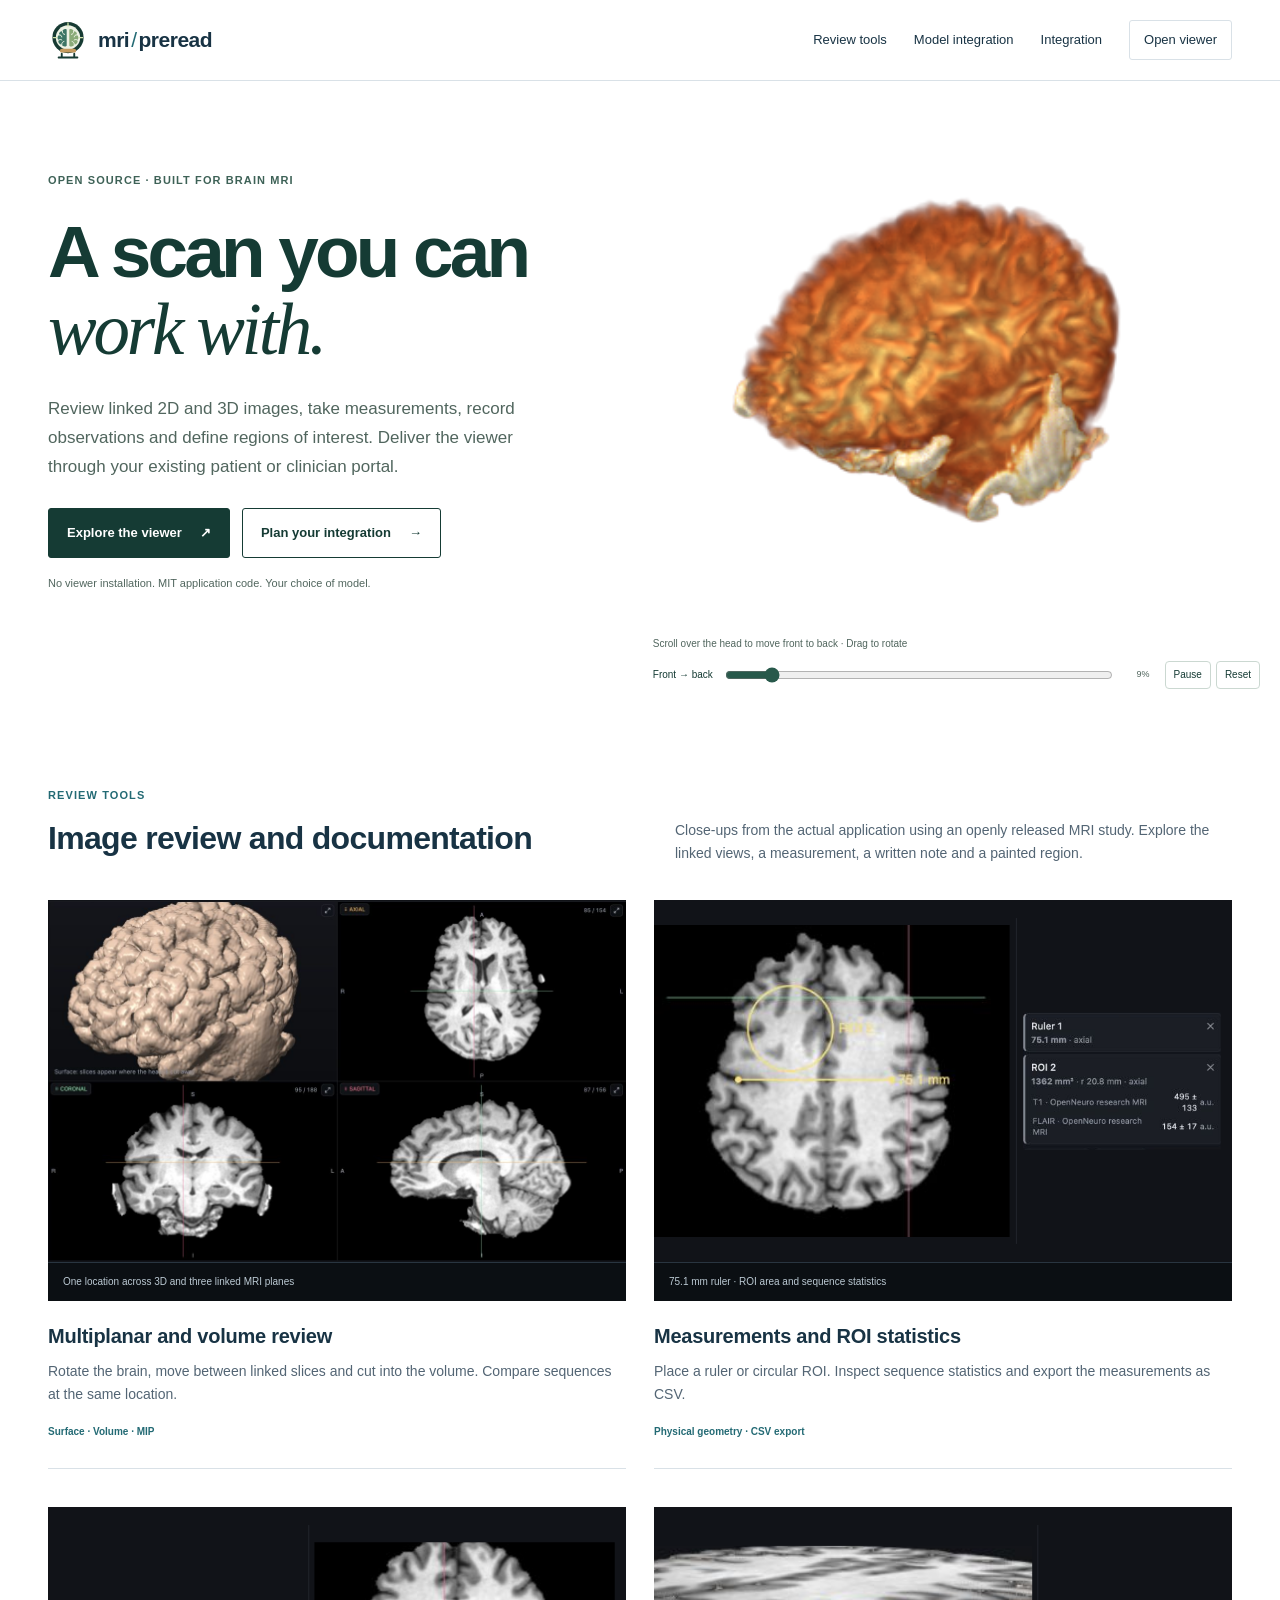
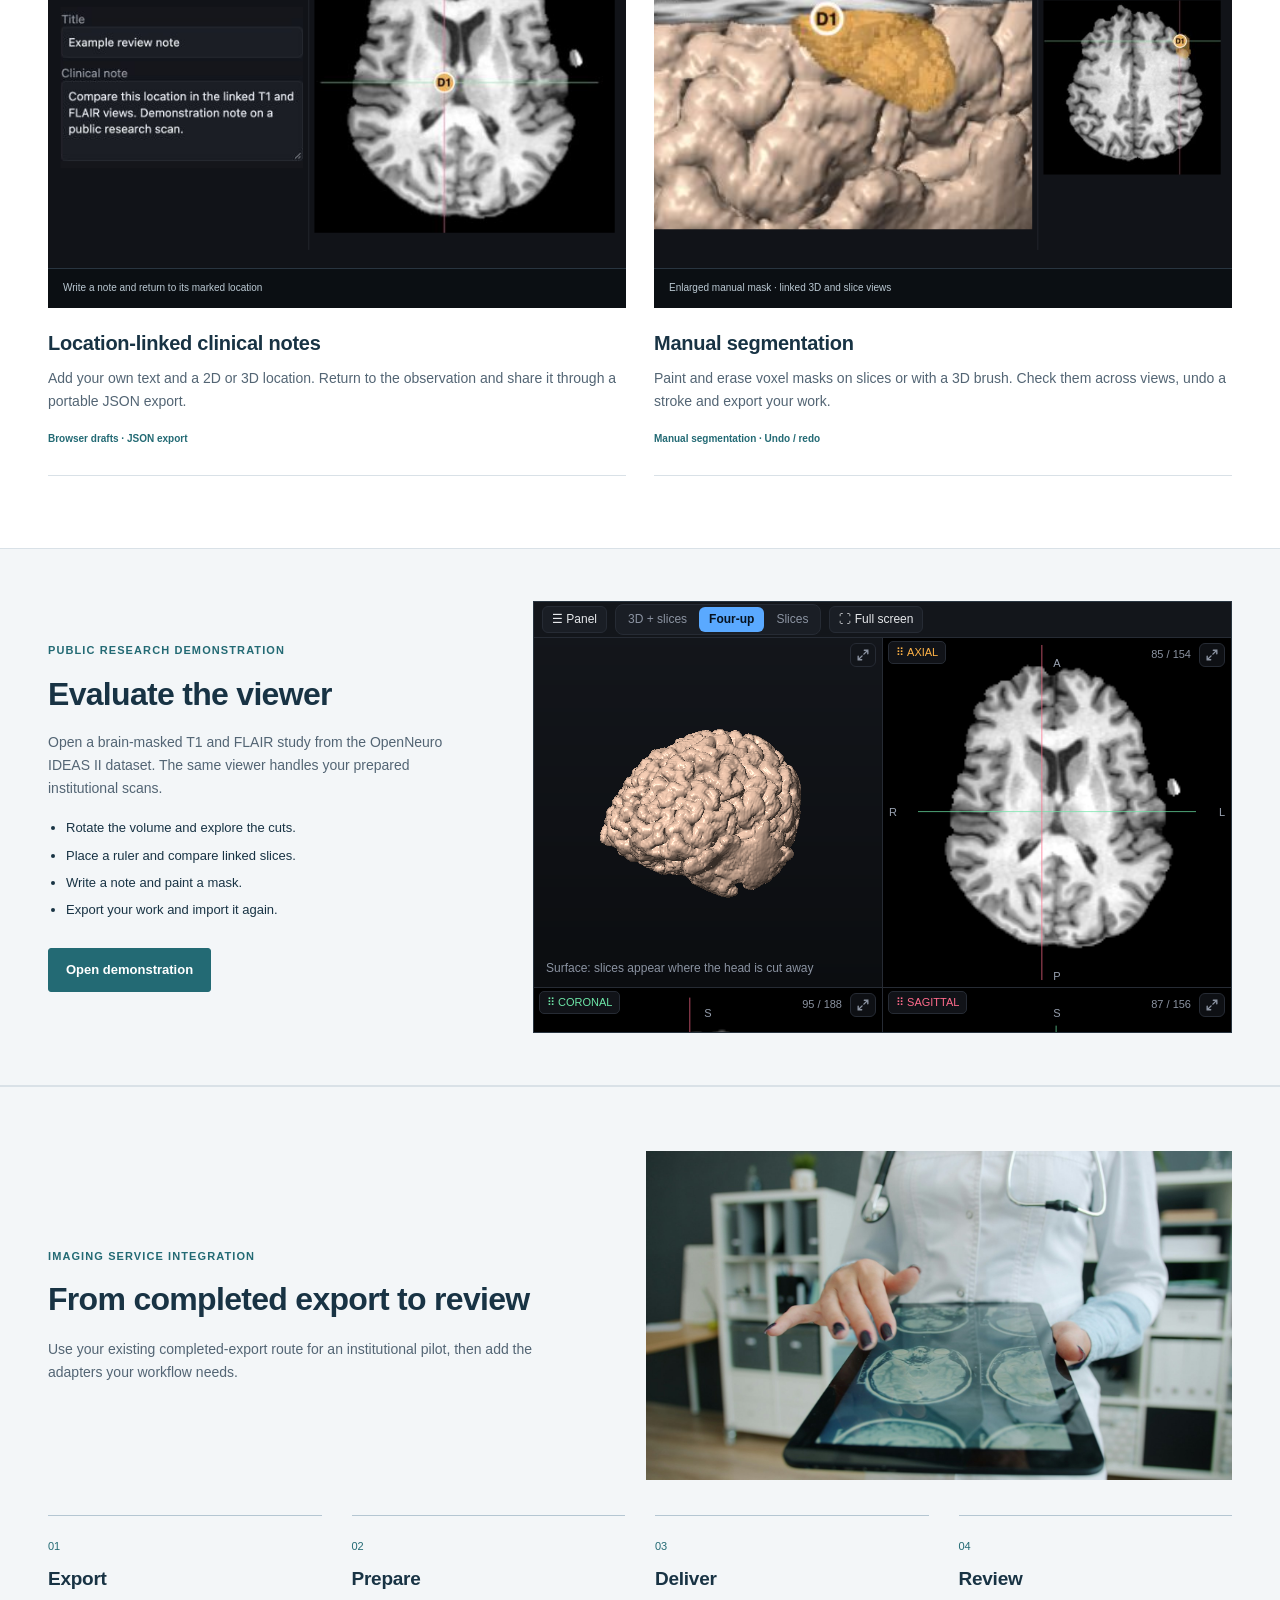
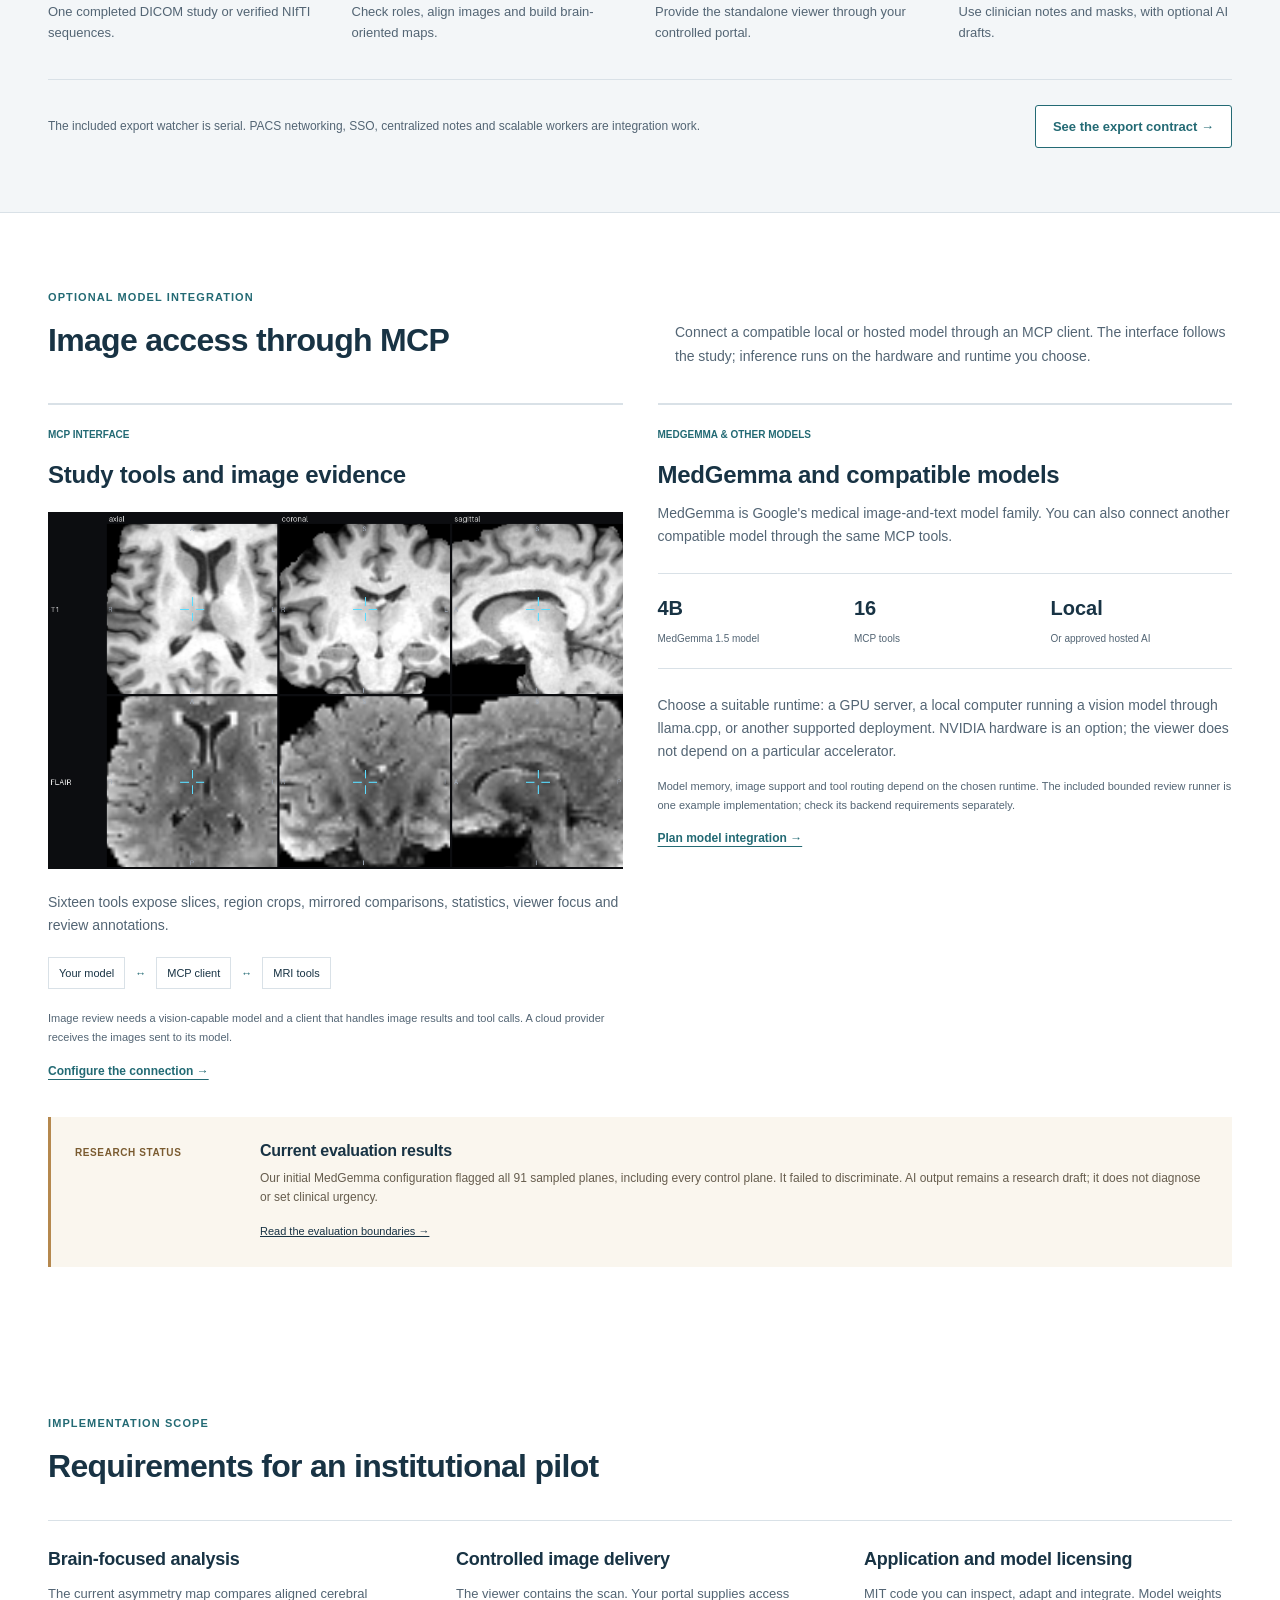
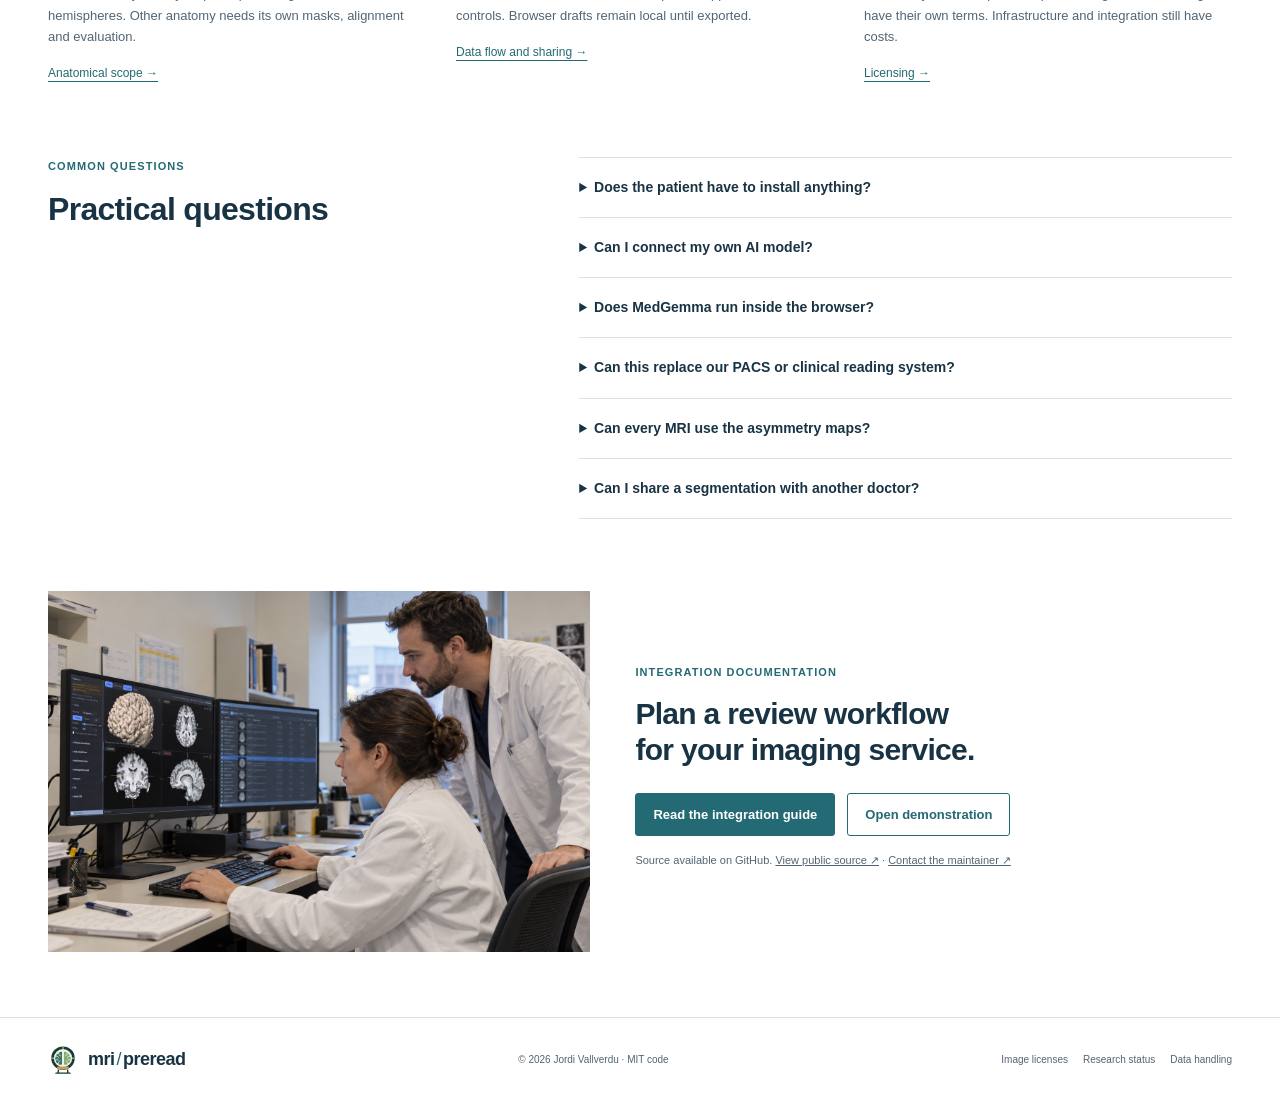
==== commit 4e2ce490: "Restore the original tablet photograph and license" ====
--- a/site/index.html
+++ b/site/index.html
@@ -41,7 +41,7 @@
  </div>
 </section>
 <section class="demo-section"><div class="wrap demo-layout"><div><p class="eyebrow">PUBLIC RESEARCH DEMONSTRATION</p><h2>Evaluate the viewer</h2><p>Open a brain-masked T1 and FLAIR study from the OpenNeuro IDEAS II dataset. The same viewer handles your prepared institutional scans.</p><ul class="plain-list"><li>Rotate the volume and explore the cuts.</li><li>Place a ruler and compare linked slices.</li><li>Write a note and paint a mask.</li><li>Export your work and import it again.</li></ul><a class="button primary" href="demo/index.html#panel=1">Open demonstration</a></div><div class="demo-frame"><iframe src="demo/index.html#layout=quad&amp;panel=0" title="Interactive viewer using a real public OpenNeuro MRI" loading="lazy"></iframe></div></div></section>
-<section class="workflow-section" id="pipeline"><div class="wrap"><div class="workflow-intro"><div class="section-head"><p class="eyebrow">IMAGING SERVICE INTEGRATION</p><h2>From completed export to review</h2><p>Use your existing completed-export route for an institutional pilot, then add the adapters your workflow needs.</p></div><figure class="workflow-photo"><img src="assets/tablet-review.jpg?v=ai-clinical-1" alt="AI-generated illustration of a clinician holding a tablet displaying the mri-preread viewer" width="1600" height="900" loading="lazy" decoding="async"></figure></div><div class="workflow"><article><span>01</span><h3>Export</h3><p>One completed DICOM study or verified NIfTI sequences.</p></article><article><span>02</span><h3>Prepare</h3><p>Check roles, align images and build brain-oriented maps.</p></article><article><span>03</span><h3>Deliver</h3><p>Provide the standalone viewer through your controlled portal.</p></article><article><span>04</span><h3>Review</h3><p>Use clinician notes and masks, with optional AI drafts.</p></article></div><div class="pipeline-foot"><p>The included export watcher is serial. PACS networking, SSO, centralized notes and scalable workers are integration work.</p><a class="button secondary" href="integrate.html#exports">See the export contract →</a></div></div></section>
+<section class="workflow-section" id="pipeline"><div class="wrap"><div class="workflow-intro"><div class="section-head"><p class="eyebrow">IMAGING SERVICE INTEGRATION</p><h2>From completed export to review</h2><p>Use your existing completed-export route for an institutional pilot, then add the adapters your workflow needs.</p></div><figure class="workflow-photo"><img src="assets/tablet-review.jpg?v=original-9cd2c3d96b11" alt="Illustrative photograph of a clinician reviewing brain MRI images on a tablet" width="1600" height="900" loading="lazy" decoding="async"></figure></div><div class="workflow"><article><span>01</span><h3>Export</h3><p>One completed DICOM study or verified NIfTI sequences.</p></article><article><span>02</span><h3>Prepare</h3><p>Check roles, align images and build brain-oriented maps.</p></article><article><span>03</span><h3>Deliver</h3><p>Provide the standalone viewer through your controlled portal.</p></article><article><span>04</span><h3>Review</h3><p>Use clinician notes and masks, with optional AI drafts.</p></article></div><div class="pipeline-foot"><p>The included export watcher is serial. PACS networking, SSO, centralized notes and scalable workers are integration work.</p><a class="button secondary" href="integrate.html#exports">See the export contract →</a></div></div></section>
 <section class="section wrap" id="ai">
  <div class="section-head"><p class="eyebrow">OPTIONAL MODEL INTEGRATION</p><h2>Image access through MCP</h2><p>Connect a compatible local or hosted model through an MCP client. The interface follows the study; inference runs on the hardware and runtime you choose.</p></div>
  <div class="ai-grid">
